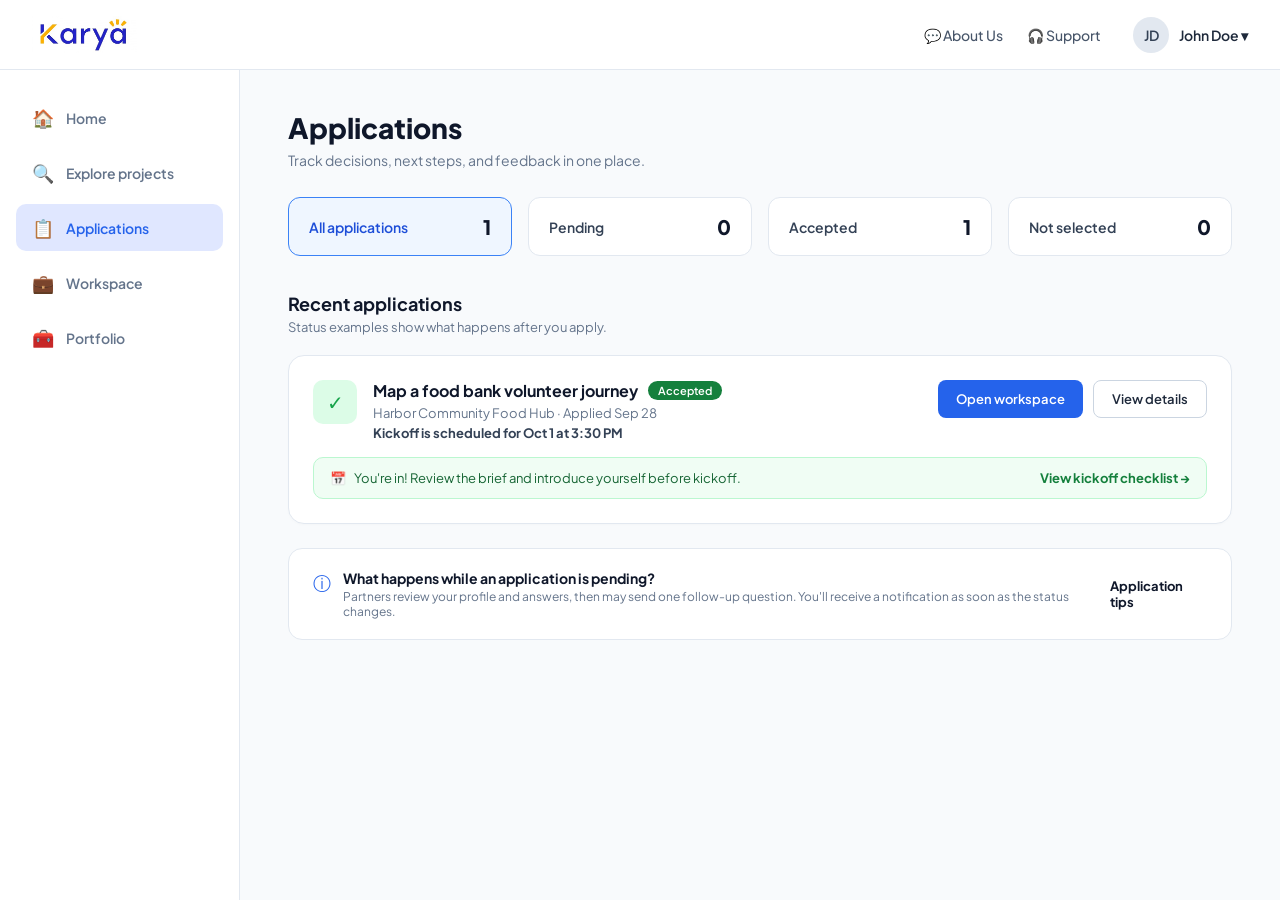
==== applications.html @ 2f3adab4 "add applications dashboard page" ====
<!DOCTYPE html>
<html lang="id">
<head>
    <meta charset="UTF-8">
    <meta name="viewport" content="width=device-width, initial-scale=1.0">
    <title>Applications - Karya</title>
    <!-- Google Font: Plus Jakarta Sans -->
    <link rel="preconnect" href="https://fonts.googleapis.com">
    <link rel="preconnect" href="https://fonts.gstatic.com" crossorigin>
    <link href="https://fonts.googleapis.com/css2?family=Plus+Jakarta+Sans:wght@400;500;600;700;800&display=swap" rel="stylesheet">

    <style>
        /* RESET & GENERAL STYLES */
        * {
            margin: 0;
            padding: 0;
            box-sizing: border-box;
            font-family: 'Plus Jakarta Sans', sans-serif;
        }

        body {
            background-color: #f8fafc;
            color: #0f172a;
            display: flex;
            flex-direction: column;
            min-height: 100vh;
        }

        /* HEADER / NAVBAR */
        .top-navbar {
            height: 70px;
            background-color: #ffffff;
            border-bottom: 1px solid #e2e8f0;
            display: flex;
            align-items: center;
            justify-content: space-between;
            padding: 0 32px;
            position: sticky;
            top: 0;
            z-index: 100;
        }

        .logo-container {
            display: flex;
            align-items: center;
        }

        .logo-img {
            height: 38px;
            width: auto;
            object-fit: contain;
        }

        .nav-right {
            display: flex;
            align-items: center;
            gap: 24px;
        }

        .nav-item {
            text-decoration: none;
            color: #475569;
            font-size: 14px;
            font-weight: 500;
            display: flex;
            align-items: center;
            gap: 6px;
        }

        .nav-item:hover {
            color: #1e293b;
        }

        .user-profile {
            display: flex;
            align-items: center;
            gap: 10px;
            cursor: pointer;
            padding-left: 8px;
        }

        .avatar {
            width: 36px;
            height: 36px;
            border-radius: 50%;
            background-color: #e2e8f0;
            display: flex;
            align-items: center;
            justify-content: center;
            font-weight: 600;
            color: #334155;
            font-size: 14px;
        }

        .user-name {
            font-size: 14px;
            font-weight: 600;
            color: #1e293b;
        }

        /* MAIN LAYOUT (SIDEBAR + CONTENT) */
        .layout-container {
            display: flex;
            flex: 1;
        }

        /* SIDEBAR */
        .sidebar {
            width: 240px;
            background-color: #ffffff;
            border-right: 1px solid #e2e8f0;
            padding: 24px 16px;
            display: flex;
            flex-direction: column;
            gap: 8px;
        }

        .sidebar-menu {
            display: flex;
            align-items: center;
            gap: 12px;
            padding: 12px 16px;
            text-decoration: none;
            color: #64748b;
            font-size: 14px;
            font-weight: 600;
            border-radius: 10px;
            transition: all 0.2s;
        }

        .sidebar-menu:hover {
            background-color: #f1f5f9;
            color: #1e293b;
        }

        .sidebar-menu.active {
            background-color: #e0e7ff;
            color: #2563eb;
        }

        .menu-icon {
            font-size: 18px;
        }

        /* MAIN CONTENT AREA */
        .main-content {
            flex: 1;
            padding: 40px 48px;
            max-width: 1100px;
        }

        .page-header h1 {
            font-size: 28px;
            font-weight: 800;
            color: #0f172a;
            margin-bottom: 6px;
        }

        .page-header p {
            font-size: 14px;
            color: #64748b;
            margin-bottom: 28px;
        }

        /* STATS SUMMARY CARDS */
        .stats-grid {
            display: grid;
            grid-template-columns: repeat(4, 1fr);
            gap: 16px;
            margin-bottom: 36px;
        }

        .stat-card {
            background: #ffffff;
            border: 1px solid #e2e8f0;
            border-radius: 12px;
            padding: 16px 20px;
            display: flex;
            justify-content: space-between;
            align-items: center;
            cursor: pointer;
            transition: border-color 0.2s;
        }

        .stat-card.active {
            background-color: #eff6ff;
            border-color: #3b82f6;
        }

        .stat-label {
            font-size: 14px;
            font-weight: 600;
            color: #334155;
        }

        .stat-card.active .stat-label {
            color: #1d4ed8;
        }

        .stat-value {
            font-size: 20px;
            font-weight: 800;
            color: #0f172a;
        }

        /* SECTION TITLE */
        .section-header h2 {
            font-size: 18px;
            font-weight: 700;
            color: #0f172a;
            margin-bottom: 4px;
        }

        .section-header p {
            font-size: 13px;
            color: #64748b;
            margin-bottom: 20px;
        }

        /* APPLICATION CARD */
        .app-card {
            background-color: #ffffff;
            border: 1px solid #e2e8f0;
            border-radius: 16px;
            padding: 24px;
            margin-bottom: 24px;
            box-shadow: 0 1px 3px rgba(0,0,0,0.02);
        }

        .app-card-top {
            display: flex;
            justify-content: space-between;
            align-items: flex-start;
            margin-bottom: 16px;
        }

        .app-info-group {
            display: flex;
            gap: 16px;
            align-items: flex-start;
        }

        .app-icon {
            width: 44px;
            height: 44px;
            background-color: #dcfce7;
            border-radius: 10px;
            display: flex;
            align-items: center;
            justify-content: center;
            color: #16a34a;
            font-size: 20px;
        }

        .app-details h3 {
            font-size: 16px;
            font-weight: 700;
            color: #0f172a;
            display: flex;
            align-items: center;
            gap: 10px;
        }

        .badge-accepted {
            background-color: #15803d;
            color: #ffffff;
            font-size: 11px;
            font-weight: 600;
            padding: 3px 10px;
            border-radius: 12px;
        }

        .app-subtext {
            font-size: 13px;
            color: #64748b;
            margin-top: 4px;
        }

        .app-subtext strong {
            color: #334155;
        }

        .app-actions {
            display: flex;
            gap: 10px;
        }

        .btn-primary-blue {
            background-color: #2563eb;
            color: #ffffff;
            border: none;
            padding: 10px 18px;
            border-radius: 8px;
            font-size: 13px;
            font-weight: 600;
            cursor: pointer;
        }

        .btn-secondary-light {
            background-color: #ffffff;
            color: #1e293b;
            border: 1px solid #cbd5e1;
            padding: 10px 18px;
            border-radius: 8px;
            font-size: 13px;
            font-weight: 600;
            cursor: pointer;
        }

        /* BANNER INSIDE CARD */
        .app-banner {
            background-color: #f0fdf4;
            border: 1px solid #bbf7d0;
            border-radius: 10px;
            padding: 12px 16px;
            display: flex;
            align-items: center;
            justify-content: space-between;
            font-size: 13px;
            color: #166534;
        }

        .banner-left {
            display: flex;
            align-items: center;
            gap: 8px;
        }

        .banner-link {
            color: #15803d;
            font-weight: 700;
            text-decoration: none;
        }

        /* INFO BOX AT BOTTOM */
        .info-box {
            background-color: #ffffff;
            border: 1px solid #e2e8f0;
            border-radius: 14px;
            padding: 20px 24px;
            display: flex;
            justify-content: space-between;
            align-items: center;
        }

        .info-box-left {
            display: flex;
            align-items: flex-start;
            gap: 12px;
        }

        .info-icon {
            color: #2563eb;
            font-size: 18px;
            margin-top: 2px;
        }

        .info-text h4 {
            font-size: 14px;
            font-weight: 700;
            color: #0f172a;
            margin-bottom: 2px;
        }

        .info-text p {
            font-size: 12px;
            color: #64748b;
        }

        .info-link {
            font-size: 13px;
            font-weight: 700;
            color: #0f172a;
            text-decoration: none;
        }
    </style>
</head>
<body>

    <!-- TOP NAVBAR -->
    <header class="top-navbar">
        <div class="logo-container">
            <!-- Gambar disesuaikan dengan folder IMAGES/KARYA.jpeg -->
            <img src="IMAGES/KARYA.jpeg" alt="Karya Logo" class="logo-img">
        </div>
        <div class="nav-right">
            <a href="#" class="nav-item">💬 About Us</a>
            <a href="#" class="nav-item">🎧 Support</a>
            <div class="user-profile">
                <div class="avatar">JD</div>
                <span class="user-name">John Doe ▾</span>
            </div>
        </div>
    </header>

    <!-- MAIN LAYOUT -->
    <div class="layout-container">
        
        <!-- SIDEBAR -->
        <aside class="sidebar">
            <a href="#" class="sidebar-menu">
                <span class="menu-icon">🏠</span> Home
            </a>
            <a href="#" class="sidebar-menu">
                <span class="menu-icon">🔍</span> Explore projects
            </a>
            <a href="#" class="sidebar-menu active">
                <span class="menu-icon">📋</span> Applications
            </a>
            <a href="#" class="sidebar-menu">
                <span class="menu-icon">💼</span> Workspace
            </a>
            <a href="#" class="sidebar-menu">
                <span class="menu-icon">🧰</span> Portfolio
            </a>
        </aside>

        <!-- MAIN CONTENT AREA -->
        <main class="main-content">
            
            <div class="page-header">
                <h1>Applications</h1>
                <p>Track decisions, next steps, and feedback in one place.</p>
            </div>

            <!-- STATS GRID -->
            <div class="stats-grid">
                <div class="stat-card active">
                    <span class="stat-label">All applications</span>
                    <span class="stat-value">1</span>
                </div>
                <div class="stat-card">
                    <span class="stat-label">Pending</span>
                    <span class="stat-value">0</span>
                </div>
                <div class="stat-card">
                    <span class="stat-label">Accepted</span>
                    <span class="stat-value">1</span>
                </div>
                <div class="stat-card">
                    <span class="stat-label">Not selected</span>
                    <span class="stat-value">0</span>
                </div>
            </div>

            <!-- RECENT APPLICATIONS SECTION -->
            <div class="section-header">
                <h2>Recent applications</h2>
                <p>Status examples show what happens after you apply.</p>
            </div>

            <!-- APPLICATION ITEM CARD -->
            <div class="app-card">
                <div class="app-card-top">
                    <div class="app-info-group">
                        <div class="app-icon">✓</div>
                        <div class="app-details">
                            <h3>Map a food bank volunteer journey <span class="badge-accepted">Accepted</span></h3>
                            <p class="app-subtext">Harbor Community Food Hub · Applied Sep 28</p>
                            <p class="app-subtext"><strong>Kickoff is scheduled for Oct 1 at 3:30 PM</strong></p>
                        </div>
                    </div>
                    <div class="app-actions">
                        <button class="btn-primary-blue">Open workspace</button>
                        <button class="btn-secondary-light">View details</button>
                    </div>
                </div>

                <!-- BANNER INSIDE CARD -->
                <div class="app-banner">
                    <div class="banner-left">
                        <span>📅</span> You're in! Review the brief and introduce yourself before kickoff.
                    </div>
                    <a href="#" class="banner-link">View kickoff checklist →</a>
                </div>
            </div>

            <!-- INFO BOX AT BOTTOM -->
            <div class="info-box">
                <div class="info-box-left">
                    <span class="info-icon">ⓘ</span>
                    <div class="info-text">
                        <h4>What happens while an application is pending?</h4>
                        <p>Partners review your profile and answers, then may send one follow-up question. You'll receive a notification as soon as the status changes.</p>
                    </div>
                </div>
                <a href="#" class="info-link">Application tips</a>
            </div>

        </main>
    </div>

</body>
</html>
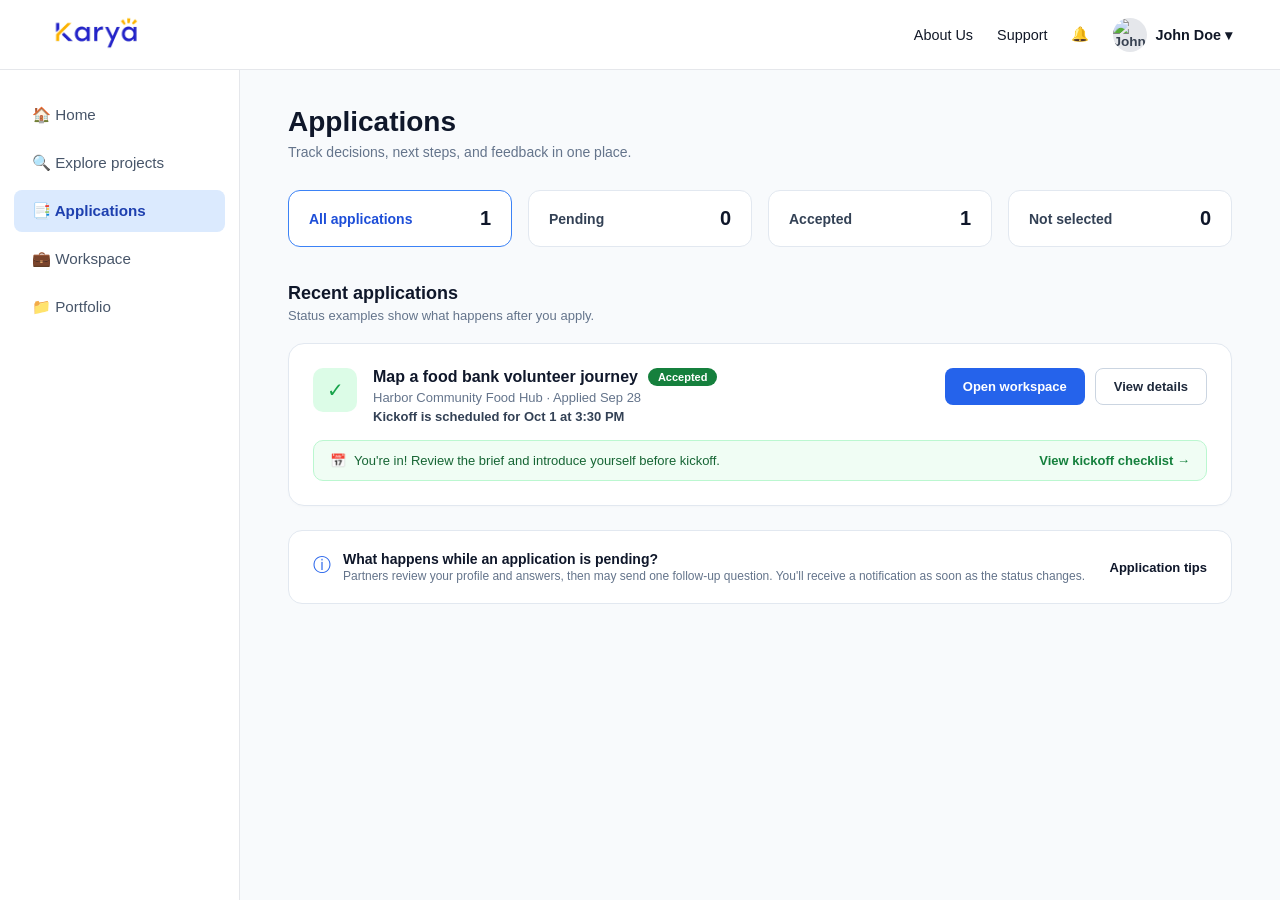
==== commit 033755e4: "update semua pages blm set sidebar supaya fixed" ====
--- a/applications.html
+++ b/applications.html
@@ -8,483 +8,113 @@
     <link rel="preconnect" href="https://fonts.googleapis.com">
     <link rel="preconnect" href="https://fonts.gstatic.com" crossorigin>
     <link href="https://fonts.googleapis.com/css2?family=Plus+Jakarta+Sans:wght@400;500;600;700;800&display=swap" rel="stylesheet">
-
-    <style>
-        /* RESET & GENERAL STYLES */
-        * {
-            margin: 0;
-            padding: 0;
-            box-sizing: border-box;
-            font-family: 'Plus Jakarta Sans', sans-serif;
-        }
-
-        body {
-            background-color: #f8fafc;
-            color: #0f172a;
-            display: flex;
-            flex-direction: column;
-            min-height: 100vh;
-        }
-
-        /* HEADER / NAVBAR */
-        .top-navbar {
-            height: 70px;
-            background-color: #ffffff;
-            border-bottom: 1px solid #e2e8f0;
-            display: flex;
-            align-items: center;
-            justify-content: space-between;
-            padding: 0 32px;
-            position: sticky;
-            top: 0;
-            z-index: 100;
-        }
-
-        .logo-container {
-            display: flex;
-            align-items: center;
-        }
-
-        .logo-img {
-            height: 38px;
-            width: auto;
-            object-fit: contain;
-        }
-
-        .nav-right {
-            display: flex;
-            align-items: center;
-            gap: 24px;
-        }
-
-        .nav-item {
-            text-decoration: none;
-            color: #475569;
-            font-size: 14px;
-            font-weight: 500;
-            display: flex;
-            align-items: center;
-            gap: 6px;
-        }
-
-        .nav-item:hover {
-            color: #1e293b;
-        }
-
-        .user-profile {
-            display: flex;
-            align-items: center;
-            gap: 10px;
-            cursor: pointer;
-            padding-left: 8px;
-        }
-
-        .avatar {
-            width: 36px;
-            height: 36px;
-            border-radius: 50%;
-            background-color: #e2e8f0;
-            display: flex;
-            align-items: center;
-            justify-content: center;
-            font-weight: 600;
-            color: #334155;
-            font-size: 14px;
-        }
-
-        .user-name {
-            font-size: 14px;
-            font-weight: 600;
-            color: #1e293b;
-        }
-
-        /* MAIN LAYOUT (SIDEBAR + CONTENT) */
-        .layout-container {
-            display: flex;
-            flex: 1;
-        }
-
-        /* SIDEBAR */
-        .sidebar {
-            width: 240px;
-            background-color: #ffffff;
-            border-right: 1px solid #e2e8f0;
-            padding: 24px 16px;
-            display: flex;
-            flex-direction: column;
-            gap: 8px;
-        }
-
-        .sidebar-menu {
-            display: flex;
-            align-items: center;
-            gap: 12px;
-            padding: 12px 16px;
-            text-decoration: none;
-            color: #64748b;
-            font-size: 14px;
-            font-weight: 600;
-            border-radius: 10px;
-            transition: all 0.2s;
-        }
-
-        .sidebar-menu:hover {
-            background-color: #f1f5f9;
-            color: #1e293b;
-        }
-
-        .sidebar-menu.active {
-            background-color: #e0e7ff;
-            color: #2563eb;
-        }
-
-        .menu-icon {
-            font-size: 18px;
-        }
-
-        /* MAIN CONTENT AREA */
-        .main-content {
-            flex: 1;
-            padding: 40px 48px;
-            max-width: 1100px;
-        }
-
-        .page-header h1 {
-            font-size: 28px;
-            font-weight: 800;
-            color: #0f172a;
-            margin-bottom: 6px;
-        }
-
-        .page-header p {
-            font-size: 14px;
-            color: #64748b;
-            margin-bottom: 28px;
-        }
-
-        /* STATS SUMMARY CARDS */
-        .stats-grid {
-            display: grid;
-            grid-template-columns: repeat(4, 1fr);
-            gap: 16px;
-            margin-bottom: 36px;
-        }
-
-        .stat-card {
-            background: #ffffff;
-            border: 1px solid #e2e8f0;
-            border-radius: 12px;
-            padding: 16px 20px;
-            display: flex;
-            justify-content: space-between;
-            align-items: center;
-            cursor: pointer;
-            transition: border-color 0.2s;
-        }
-
-        .stat-card.active {
-            background-color: #eff6ff;
-            border-color: #3b82f6;
-        }
-
-        .stat-label {
-            font-size: 14px;
-            font-weight: 600;
-            color: #334155;
-        }
-
-        .stat-card.active .stat-label {
-            color: #1d4ed8;
-        }
-
-        .stat-value {
-            font-size: 20px;
-            font-weight: 800;
-            color: #0f172a;
-        }
-
-        /* SECTION TITLE */
-        .section-header h2 {
-            font-size: 18px;
-            font-weight: 700;
-            color: #0f172a;
-            margin-bottom: 4px;
-        }
-
-        .section-header p {
-            font-size: 13px;
-            color: #64748b;
-            margin-bottom: 20px;
-        }
-
-        /* APPLICATION CARD */
-        .app-card {
-            background-color: #ffffff;
-            border: 1px solid #e2e8f0;
-            border-radius: 16px;
-            padding: 24px;
-            margin-bottom: 24px;
-            box-shadow: 0 1px 3px rgba(0,0,0,0.02);
-        }
-
-        .app-card-top {
-            display: flex;
-            justify-content: space-between;
-            align-items: flex-start;
-            margin-bottom: 16px;
-        }
-
-        .app-info-group {
-            display: flex;
-            gap: 16px;
-            align-items: flex-start;
-        }
-
-        .app-icon {
-            width: 44px;
-            height: 44px;
-            background-color: #dcfce7;
-            border-radius: 10px;
-            display: flex;
-            align-items: center;
-            justify-content: center;
-            color: #16a34a;
-            font-size: 20px;
-        }
-
-        .app-details h3 {
-            font-size: 16px;
-            font-weight: 700;
-            color: #0f172a;
-            display: flex;
-            align-items: center;
-            gap: 10px;
-        }
-
-        .badge-accepted {
-            background-color: #15803d;
-            color: #ffffff;
-            font-size: 11px;
-            font-weight: 600;
-            padding: 3px 10px;
-            border-radius: 12px;
-        }
-
-        .app-subtext {
-            font-size: 13px;
-            color: #64748b;
-            margin-top: 4px;
-        }
-
-        .app-subtext strong {
-            color: #334155;
-        }
-
-        .app-actions {
-            display: flex;
-            gap: 10px;
-        }
-
-        .btn-primary-blue {
-            background-color: #2563eb;
-            color: #ffffff;
-            border: none;
-            padding: 10px 18px;
-            border-radius: 8px;
-            font-size: 13px;
-            font-weight: 600;
-            cursor: pointer;
-        }
-
-        .btn-secondary-light {
-            background-color: #ffffff;
-            color: #1e293b;
-            border: 1px solid #cbd5e1;
-            padding: 10px 18px;
-            border-radius: 8px;
-            font-size: 13px;
-            font-weight: 600;
-            cursor: pointer;
-        }
-
-        /* BANNER INSIDE CARD */
-        .app-banner {
-            background-color: #f0fdf4;
-            border: 1px solid #bbf7d0;
-            border-radius: 10px;
-            padding: 12px 16px;
-            display: flex;
-            align-items: center;
-            justify-content: space-between;
-            font-size: 13px;
-            color: #166534;
-        }
-
-        .banner-left {
-            display: flex;
-            align-items: center;
-            gap: 8px;
-        }
-
-        .banner-link {
-            color: #15803d;
-            font-weight: 700;
-            text-decoration: none;
-        }
-
-        /* INFO BOX AT BOTTOM */
-        .info-box {
-            background-color: #ffffff;
-            border: 1px solid #e2e8f0;
-            border-radius: 14px;
-            padding: 20px 24px;
-            display: flex;
-            justify-content: space-between;
-            align-items: center;
-        }
-
-        .info-box-left {
-            display: flex;
-            align-items: flex-start;
-            gap: 12px;
-        }
-
-        .info-icon {
-            color: #2563eb;
-            font-size: 18px;
-            margin-top: 2px;
-        }
-
-        .info-text h4 {
-            font-size: 14px;
-            font-weight: 700;
-            color: #0f172a;
-            margin-bottom: 2px;
-        }
-
-        .info-text p {
-            font-size: 12px;
-            color: #64748b;
-        }
-
-        .info-link {
-            font-size: 13px;
-            font-weight: 700;
-            color: #0f172a;
-            text-decoration: none;
-        }
-    </style>
+    
+    <!-- MENGGUNAKAN STYLE.CSS YANG SAMA PERSIS DENGAN INDEX.HTML -->
+    <link rel="stylesheet" href="style.css">
 </head>
 <body>
 
-    <!-- TOP NAVBAR -->
-    <header class="top-navbar">
-        <div class="logo-container">
-            <!-- Gambar disesuaikan dengan folder IMAGES/KARYA.jpeg -->
-            <img src="IMAGES/KARYA.jpeg" alt="Karya Logo" class="logo-img">
-        </div>
-        <div class="nav-right">
-            <a href="#" class="nav-item">💬 About Us</a>
-            <a href="#" class="nav-item">🎧 Support</a>
-            <div class="user-profile">
-                <div class="avatar">JD</div>
-                <span class="user-name">John Doe ▾</span>
-            </div>
-        </div>
-    </header>
+    <!-- Top Navbar -->
+  <header class="top-nav">
+    <a href="index.html">
+      <img src="logo.png" alt="Karya Logo" class="brand-logo" />
+    </a>
+    <div class="nav-right">
+      <a href="#" class="nav-link">About Us</a>
+      <a href="#" class="nav-link">Support</a>
+      <span class="bell-icon">🔔</span>
+      <div class="user-profile">
+        <img src="https://i.pravatar.cc/100?img=33" alt="John Doe" />
+        <span>John Doe ▾</span>
+      </div>
+    </div>
+  </header>
 
     <!-- MAIN LAYOUT -->
-    <div class="layout-container">
+    <div class="dashboard-layout">
         
         <!-- SIDEBAR -->
         <aside class="sidebar">
-            <a href="#" class="sidebar-menu">
-                <span class="menu-icon">🏠</span> Home
-            </a>
-            <a href="#" class="sidebar-menu">
-                <span class="menu-icon">🔍</span> Explore projects
-            </a>
-            <a href="#" class="sidebar-menu active">
-                <span class="menu-icon">📋</span> Applications
-            </a>
-            <a href="#" class="sidebar-menu">
-                <span class="menu-icon">💼</span> Workspace
-            </a>
-            <a href="#" class="sidebar-menu">
-                <span class="menu-icon">🧰</span> Portfolio
-            </a>
+            <a href="index.html" class="side-item">🏠 Home</a>
+            <a href="exploreprojects.html" class="side-item">🔍 Explore projects</a>
+            <a href="applications.html" class="side-item active">📑 Applications</a>
+            <a href="#" class="side-item">💼 Workspace</a>
+            <a href="#" class="side-item">📁 Portfolio</a>
         </aside>
 
         <!-- MAIN CONTENT AREA -->
-        <main class="main-content">
+        <main class="dash-content">
             
-            <div class="page-header">
-                <h1>Applications</h1>
-                <p>Track decisions, next steps, and feedback in one place.</p>
+            <div class="page-header" style="margin-bottom: 30px;">
+                <h1 style="font-size: 28px; font-weight: 800; color: #0f172a; margin-bottom: 6px;">Applications</h1>
+                <p style="font-size: 14px; color: #64748b;">Track decisions, next steps, and feedback in one place.</p>
             </div>
 
             <!-- STATS GRID -->
-            <div class="stats-grid">
-                <div class="stat-card active">
-                    <span class="stat-label">All applications</span>
-                    <span class="stat-value">1</span>
+            <div class="stats-grid" style="grid-template-columns: repeat(4, 1fr); gap: 16px; margin-bottom: 36px;">
+                <div class="stat-card active" style="background: #fff; border: 1px solid #3b82f6; border-radius: 12px; padding: 16px 20px; display: flex; justify-content: space-between; align-items: center;">
+                    <span class="stat-label" style="font-size: 14px; font-weight: 600; color: #1d4ed8;">All applications</span>
+                    <span class="stat-value" style="font-size: 20px; font-weight: 800; color: #0f172a;">1</span>
                 </div>
-                <div class="stat-card">
-                    <span class="stat-label">Pending</span>
-                    <span class="stat-value">0</span>
+                <div class="stat-card" style="background: #fff; border: 1px solid #e2e8f0; border-radius: 12px; padding: 16px 20px; display: flex; justify-content: space-between; align-items: center;">
+                    <span class="stat-label" style="font-size: 14px; font-weight: 600; color: #334155;">Pending</span>
+                    <span class="stat-value" style="font-size: 20px; font-weight: 800; color: #0f172a;">0</span>
                 </div>
-                <div class="stat-card">
-                    <span class="stat-label">Accepted</span>
-                    <span class="stat-value">1</span>
+                <div class="stat-card" style="background: #fff; border: 1px solid #e2e8f0; border-radius: 12px; padding: 16px 20px; display: flex; justify-content: space-between; align-items: center;">
+                    <span class="stat-label" style="font-size: 14px; font-weight: 600; color: #334155;">Accepted</span>
+                    <span class="stat-value" style="font-size: 20px; font-weight: 800; color: #0f172a;">1</span>
                 </div>
-                <div class="stat-card">
-                    <span class="stat-label">Not selected</span>
-                    <span class="stat-value">0</span>
+                <div class="stat-card" style="background: #fff; border: 1px solid #e2e8f0; border-radius: 12px; padding: 16px 20px; display: flex; justify-content: space-between; align-items: center;">
+                    <span class="stat-label" style="font-size: 14px; font-weight: 600; color: #334155;">Not selected</span>
+                    <span class="stat-value" style="font-size: 20px; font-weight: 800; color: #0f172a;">0</span>
                 </div>
             </div>
 
             <!-- RECENT APPLICATIONS SECTION -->
-            <div class="section-header">
-                <h2>Recent applications</h2>
-                <p>Status examples show what happens after you apply.</p>
+            <div class="section-header" style="margin-bottom: 20px;">
+                <h2 style="font-size: 18px; font-weight: 700; color: #0f172a; margin-bottom: 4px;">Recent applications</h2>
+                <p style="font-size: 13px; color: #64748b;">Status examples show what happens after you apply.</p>
             </div>
 
             <!-- APPLICATION ITEM CARD -->
-            <div class="app-card">
-                <div class="app-card-top">
-                    <div class="app-info-group">
-                        <div class="app-icon">✓</div>
+            <div class="app-card" style="background-color: #ffffff; border: 1px solid #e2e8f0; border-radius: 16px; padding: 24px; margin-bottom: 24px; box-shadow: 0 1px 3px rgba(0,0,0,0.02);">
+                <div class="app-card-top" style="display: flex; justify-content: space-between; align-items: flex-start; margin-bottom: 16px;">
+                    <div class="app-info-group" style="display: flex; gap: 16px; align-items: flex-start;">
+                        <div class="app-icon" style="width: 44px; height: 44px; background-color: #dcfce7; border-radius: 10px; display: flex; align-items: center; justify-content: center; color: #16a34a; font-size: 20px;">✓</div>
                         <div class="app-details">
-                            <h3>Map a food bank volunteer journey <span class="badge-accepted">Accepted</span></h3>
-                            <p class="app-subtext">Harbor Community Food Hub · Applied Sep 28</p>
-                            <p class="app-subtext"><strong>Kickoff is scheduled for Oct 1 at 3:30 PM</strong></p>
+                            <h3 style="font-size: 16px; font-weight: 700; color: #0f172a; display: flex; align-items: center; gap: 10px;">
+                                Map a food bank volunteer journey 
+                                <span class="badge-accepted" style="background-color: #15803d; color: #ffffff; font-size: 11px; font-weight: 600; padding: 3px 10px; border-radius: 12px;">Accepted</span>
+                            </h3>
+                            <p class="app-subtext" style="font-size: 13px; color: #64748b; margin-top: 4px;">Harbor Community Food Hub · Applied Sep 28</p>
+                            <p class="app-subtext" style="font-size: 13px; color: #64748b; margin-top: 4px;"><strong style="color: #334155;">Kickoff is scheduled for Oct 1 at 3:30 PM</strong></p>
                         </div>
                     </div>
-                    <div class="app-actions">
-                        <button class="btn-primary-blue">Open workspace</button>
-                        <button class="btn-secondary-light">View details</button>
+                    <div class="app-actions" style="display: flex; gap: 10px;">
+                        <button class="btn-primary-blue" style="background-color: #2563eb; color: #ffffff; border: none; padding: 10px 18px; border-radius: 8px; font-size: 13px; font-weight: 600; cursor: pointer;">Open workspace</button>
+                        <button class="btn-secondary-light" style="background-color: #ffffff; color: #1e293b; border: 1px solid #cbd5e1; padding: 10px 18px; border-radius: 8px; font-size: 13px; font-weight: 600; cursor: pointer;">View details</button>
                     </div>
                 </div>
 
                 <!-- BANNER INSIDE CARD -->
-                <div class="app-banner">
-                    <div class="banner-left">
+                <div class="app-banner" style="background-color: #f0fdf4; border: 1px solid #bbf7d0; border-radius: 10px; padding: 12px 16px; display: flex; align-items: center; justify-content: space-between; font-size: 13px; color: #166534;">
+                    <div class="banner-left" style="display: flex; align-items: center; gap: 8px;">
                         <span>📅</span> You're in! Review the brief and introduce yourself before kickoff.
                     </div>
-                    <a href="#" class="banner-link">View kickoff checklist →</a>
+                    <a href="#" class="banner-link" style="color: #15803d; font-weight: 700; text-decoration: none;">View kickoff checklist →</a>
                 </div>
             </div>
 
             <!-- INFO BOX AT BOTTOM -->
-            <div class="info-box">
-                <div class="info-box-left">
-                    <span class="info-icon">ⓘ</span>
+            <div class="info-box" style="background-color: #ffffff; border: 1px solid #e2e8f0; border-radius: 14px; padding: 20px 24px; display: flex; justify-content: space-between; align-items: center;">
+                <div class="info-box-left" style="display: flex; align-items: flex-start; gap: 12px;">
+                    <span class="info-icon" style="color: #2563eb; font-size: 18px; margin-top: 2px;">ⓘ</span>
                     <div class="info-text">
-                        <h4>What happens while an application is pending?</h4>
-                        <p>Partners review your profile and answers, then may send one follow-up question. You'll receive a notification as soon as the status changes.</p>
+                        <h4 style="font-size: 14px; font-weight: 700; color: #0f172a; margin-bottom: 2px;">What happens while an application is pending?</h4>
+                        <p style="font-size: 12px; color: #64748b;">Partners review your profile and answers, then may send one follow-up question. You'll receive a notification as soon as the status changes.</p>
                     </div>
                 </div>
-                <a href="#" class="info-link">Application tips</a>
+                <a href="#" class="info-link" style="font-size: 13px; font-weight: 700; color: #0f172a; text-decoration: none;">Application tips</a>
             </div>
 
         </main>
--- a/style.css
+++ b/style.css
@@ -0,0 +1,328 @@
+* { box-sizing: border-box; margin: 0; padding: 0; font-family: -apple-system, BlinkMacSystemFont, "Segoe UI", Roboto, sans-serif; }
+
+body { 
+  background: #ffffff; 
+  color: #111827; 
+  min-height: 100vh;
+  display: flex;
+  flex-direction: column;
+  position: relative;
+  overflow-x: hidden;
+}
+
+a { text-decoration: none; color: inherit; }
+.hidden { display: none !important; }
+.mt-5 { margin-top: 5px; } .mt-10 { margin-top: 10px; } .mt-15 { margin-top: 15px; } .mt-20 { margin-top: 20px; }
+.sub { color: #6b7280; font-size: 0.85rem; }
+.block { display: block; }
+.flex-between { display: flex; justify-content: space-between; align-items: center; }
+.flex-end { display: flex; justify-content: flex-end; }
+
+/* ==========================================
+   GLOBAL PARENT LAYOUT & NAVBAR (KONSISTEN)
+   ========================================== */
+.top-nav { 
+  display: flex; 
+  justify-content: space-between; 
+  align-items: center; 
+  padding: 18px 48px; 
+  background: #fff; 
+  border-bottom: 1px solid #e5e7eb; 
+  position: sticky;
+  top: 0;
+  z-index: 100;
+  height: 70px;
+}
+
+.logo-container {
+  display: flex;
+  align-items: center;
+}
+
+.brand-logo { 
+  height: 36px; 
+  width: auto;
+  object-fit: contain; 
+}
+
+.nav-right { 
+  display: flex; 
+  align-items: center; 
+  gap: 24px; 
+  font-size: 0.9rem; 
+}
+
+.nav-item {
+  color: #4b5563;
+  font-weight: 500;
+  transition: color 0.2s;
+}
+
+.nav-item:hover {
+  color: #111827;
+}
+
+.user-profile { 
+  display: flex; 
+  align-items: center; 
+  gap: 8px; 
+  font-weight: 600; 
+  cursor: pointer;
+  color: #111827;
+}
+
+.user-profile img, .avatar { 
+  width: 34px; 
+  height: 34px; 
+  border-radius: 50%; 
+  object-fit: cover;
+  background-color: #e5e7eb;
+  display: flex;
+  align-items: center;
+  justify-content: center;
+  font-size: 0.85rem;
+  color: #374151;
+}
+
+/* ==========================================
+   DASHBOARD & SIDEBAR LAYOUT (KONSISTEN)
+   ========================================== */
+.dashboard-layout { 
+  display: flex; 
+  min-height: calc(100vh - 70px); 
+  flex: 1;
+}
+
+.sidebar {
+    width: 240px; 
+    background: #fff; 
+    border-right: 1px solid #e5e7eb; 
+    padding: 24px 14px; 
+    display: flex; 
+    flex-direction: column; 
+    gap: 6px; 
+    flex-shrink: 0;
+    position: sticky;
+  top: 70px; /* Sesuaikan dengan tinggi top navbar kamu */
+  height: calc(100vh - 70px);
+  align-self: flex-start; /* Supaya tidak ikut meregang mengikuti tinggi konten */
+  overflow-y: auto; /* Supaya kalau menu-nya kepanjangan, bisa di-scroll sendiri */
+}
+
+.side-item { 
+  padding: 12px 18px; 
+  border-radius: 8px; 
+  font-size: 0.95rem; 
+  color: #475569; 
+  display: flex;
+  align-items: center;
+  gap: 10px;
+  transition: all 0.2s;
+}
+
+.side-item.active, .side-item:hover { 
+  background: #dbeafe; 
+  color: #1e40af; 
+  font-weight: 600; 
+}
+
+.dash-content { 
+  flex: 1; 
+  padding: 36px 48px; 
+  background-color: #f8fafc;
+}
+
+.dash-header { 
+  display: flex; 
+  justify-content: space-between; 
+  align-items: center; 
+  margin-bottom: 30px; 
+}
+
+.dash-actions { 
+  display: flex; 
+  gap: 12px; 
+}
+
+/* ==========================================
+   AUTH & ONBOARDING LAYOUT (LOGIN / SIGNIN)
+   ========================================== */
+.auth-header { 
+  position: absolute;
+  top: 32px;
+  left: 48px;
+  z-index: 10;
+}
+
+.auth-container { 
+  max-width: 1380px; 
+  margin: 0 auto; 
+  width: 100%; 
+  padding: 60px 48px 30px; 
+  flex: 1; 
+  display: flex;
+  align-items: center;
+  justify-content: center;
+  min-height: 100vh;
+}
+
+.auth-split { 
+  display: grid; 
+  grid-template-columns: 1fr 580px; 
+  gap: 60px; 
+  align-items: center; 
+  width: 100%;
+  background: transparent; 
+  box-shadow: none; 
+}
+
+.auth-form-side {
+  max-width: 460px;
+  margin-top: -10px;
+}
+
+.auth-form-side h2 {
+  font-size: 2.2rem;
+  font-weight: 800;
+  color: #111827;
+  margin-bottom: 24px;
+}
+
+.auth-image-side {
+  width: 100%;
+  height: 740px;
+  position: relative;
+}
+
+.union-mask-wrapper {
+  width: 100%;
+  height: 100%;
+  position: relative;
+}
+
+.union-img {
+  width: 100%;
+  height: 100%;
+  object-fit: cover;
+  clip-path: url(#figma-union-clip);
+  -webkit-clip-path: url(#figma-union-clip);
+}
+
+/* ==========================================
+   BUTTONS & ANIMATION HOVER EFFECTS
+   ========================================== */
+.btn-outline-gold { 
+  border: 1px solid #3b82f6; 
+  background: #fff; 
+  color: #1e40af; 
+  padding: 10px 18px; 
+  border-radius: 8px; 
+  font-weight: 600; 
+  cursor: pointer; 
+  transition: all 0.25s ease-in-out; 
+}
+
+.btn-outline-gold:hover {
+  background: #3b82f6;
+  color: #ffffff;
+  border-color: #2563eb;
+  transform: translateY(-2px);
+  box-shadow: 0 4px 12px rgba(59, 130, 246, 0.25);
+}
+
+.btn-outline-blue { 
+  border: 1px solid #0b0c4c; 
+  background: #fff; 
+  color: #0b0c4c; 
+  padding: 10px 18px; 
+  border-radius: 8px; 
+  font-weight: 600; 
+  cursor: pointer; 
+  transition: all 0.25s ease-in-out; 
+}
+
+.btn-outline-blue:hover {
+  background: #0b0c4c;
+  color: #ffffff;
+  transform: translateY(-2px);
+  box-shadow: 0 4px 12px rgba(11, 12, 76, 0.25);
+}
+
+.btn-google { width: 100%; display: flex; align-items: center; justify-content: center; gap: 12px; background: #fff; border: 1px solid #d1d5db; padding: 12px; border-radius: 10px; font-weight: 600; cursor: pointer; color: #374151; transition: background 0.2s; }
+.btn-google:hover { background: #f9fafb; }
+
+.btn-primary { background: #0b0c4c; color: #fff; border: none; padding: 14px 24px; border-radius: 10px; font-weight: 700; cursor: pointer; transition: background 0.2s; }
+.btn-primary:hover { background: #1a1c75; }
+.btn-primary.full { width: 100%; }
+
+.btn-open-workspace {
+  background: #ffffff;
+  color: #0b0c4c;
+  border: 1px solid #0b0c4c;
+  padding: 8px 18px;
+  border-radius: 8px;
+  font-weight: 600;
+  font-size: 0.85rem;
+  cursor: pointer;
+  transition: all 0.2s;
+}
+.btn-open-workspace:hover {
+  background: #0b0c4c;
+  color: #ffffff;
+}
+
+/* ==========================================
+   COMPONENTS & CARDS
+   ========================================== */
+.divider { display: flex; align-items: center; text-align: center; margin: 24px 0; color: #9ca3af; font-size: 0.85rem; }
+.divider::before, .divider::after { content: ''; flex: 1; border-bottom: 1px solid #e5e7eb; }
+.divider span { padding: 0 12px; }
+
+.form-group label { display: block; font-size: 0.85rem; font-weight: 700; margin-bottom: 6px; color: #111827; }
+.form-group input, .input-styled { width: 100%; padding: 12px 16px; border: 1px solid #d1d5db; border-radius: 10px; outline: none; font-size: 0.95rem; background: #fff; }
+.form-group input:focus, .input-styled:focus { border-color: #1d4ed8; box-shadow: 0 0 0 2px rgba(29, 78, 216, 0.1); }
+
+.stats-grid { display: grid; grid-template-columns: repeat(4, 1fr); gap: 20px; margin-bottom: 30px; }
+.stat-card { background: #fff; border: 1px solid #e5e7eb; border-radius: 12px; padding: 20px; }
+.stat-head { display: flex; justify-content: space-between; font-size: 0.85rem; color: #64748b; }
+.stat-num { font-size: 2rem; font-weight: bold; margin: 12px 0 6px; }
+
+.content-split { display: grid; grid-template-columns: 2fr 1fr; gap: 24px; }
+.badge-blue { background: #dbeafe; color: #1d4ed8; font-size: 0.75rem; font-weight: bold; padding: 4px 10px; border-radius: 4px; }
+.percent-text { font-weight: bold; color: #2563eb; font-size: 1.3rem; }
+.progress-bar-bg { width: 100%; height: 8px; background: #e2e8f0; border-radius: 4px; overflow: hidden; }
+.progress-bar-fill { height: 100%; background: #f59e0b; }
+
+.task-banner { background: #fefce8; border: 1px solid #fef08a; border-radius: 10px; padding: 16px; display: flex; justify-content: space-between; align-items: center; }
+.task-info { display: flex; gap: 12px; align-items: center; }
+.icon-box { background: #fef08a; padding: 10px; border-radius: 8px; }
+
+.schedule-card { padding: 0; overflow: hidden; }
+.schedule-header { background: #0b0c4c; padding: 18px; text-align: center; }
+.schedule-header h3 { 
+    color: #ffffff;
+    font-size: 1.3rem;
+    font-weight: 700;
+    margin: 0;
+}
+.schedule-list { padding: 20px; display: flex; flex-direction: column; gap: 16px; }
+
+.sched-item { 
+  display: flex; 
+  gap: 16px; 
+  align-items: center; 
+  font-size: 0.85rem; 
+}
+
+.day-tag { 
+  width: 54px; 
+  text-align: center;
+  font-size: 0.7rem; 
+  font-weight: bold; 
+  padding: 5px 0; 
+  border-radius: 4px; 
+  flex-shrink: 0;
+}
+.day-tag.gold { background: #fef08a; color: #854d0e; }
+.day-tag.green { background: #dcfce7; color: #166534; }
+.day-tag.gray { background: #e2e8f0; color: #475569; }
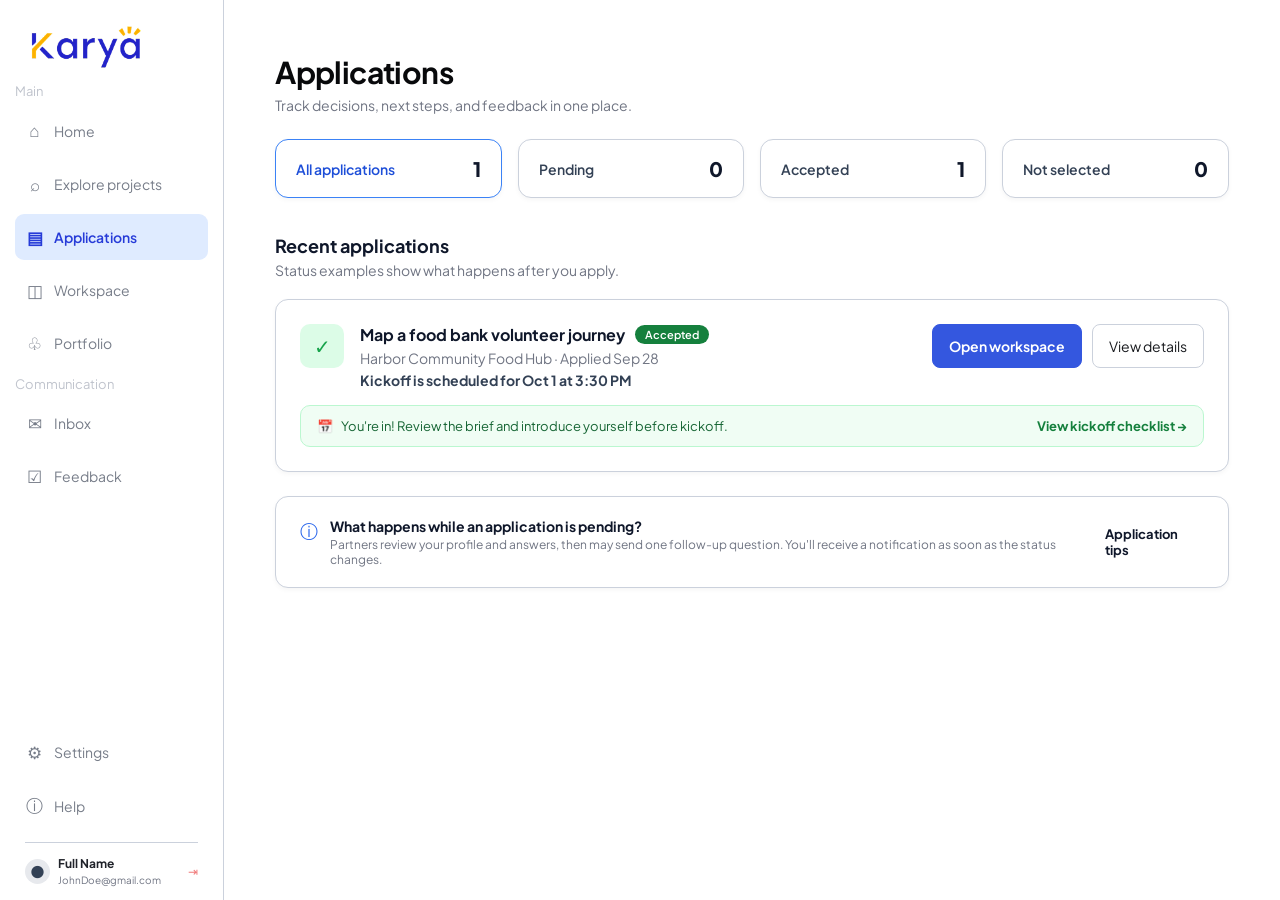
==== commit 96b963e1: "latest update (merge) signin, signup -> app" ====
--- a/applications.html
+++ b/applications.html
@@ -9,116 +9,163 @@
     <link rel="preconnect" href="https://fonts.gstatic.com" crossorigin>
     <link href="https://fonts.googleapis.com/css2?family=Plus+Jakarta+Sans:wght@400;500;600;700;800&display=swap" rel="stylesheet">
     
-    <!-- MENGGUNAKAN STYLE.CSS YANG SAMA PERSIS DENGAN INDEX.HTML -->
     <link rel="stylesheet" href="style.css">
 </head>
 <body>
 
-    <!-- Top Navbar -->
-  <header class="top-nav">
-    <a href="index.html">
-      <img src="logo.png" alt="Karya Logo" class="brand-logo" />
-    </a>
-    <div class="nav-right">
-      <a href="#" class="nav-link">About Us</a>
-      <a href="#" class="nav-link">Support</a>
-      <span class="bell-icon">🔔</span>
-      <div class="user-profile">
-        <img src="https://i.pravatar.cc/100?img=33" alt="John Doe" />
-        <span>John Doe ▾</span>
-      </div>
-    </div>
-  </header>
+<div class="app">
 
-    <!-- MAIN LAYOUT -->
-    <div class="dashboard-layout">
-        
-        <!-- SIDEBAR -->
-        <aside class="sidebar">
-            <a href="index.html" class="side-item">🏠 Home</a>
-            <a href="exploreprojects.html" class="side-item">🔍 Explore projects</a>
-            <a href="applications.html" class="side-item active">📑 Applications</a>
-            <a href="#" class="side-item">💼 Workspace</a>
-            <a href="#" class="side-item">📁 Portfolio</a>
-        </aside>
+    <!-- SIDEBAR (STANDAR SERAGAM) -->
+    <aside class="sidebar">
+        <div class="logo">
+            <a href="index.html">
+                <img src="logo.png" alt="Karya Logo">
+            </a>
+        </div>
 
-        <!-- MAIN CONTENT AREA -->
-        <main class="dash-content">
+        <p class="group-label">Main</p>
+
+        <nav class="nav">
+            <a href="index.html" class="side-item">
+                <span class="ico">⌂</span>Home
+            </a>
+            <a href="exploreprojects.html" class="side-item">
+                <span class="ico">⌕</span>Explore projects
+            </a>
+            <a href="applications.html" class="side-item active">
+                <span class="ico">▤</span>Applications
+            </a>
+            <a href="#" class="side-item">
+                <span class="ico">◫</span>Workspace
+            </a>
+            <a href="#" class="side-item">
+                <span class="ico">♧</span>Portfolio
+            </a>
+        </nav>
+
+        <p class="group-label" style="margin-top:10px">Communication</p>
+
+        <nav class="nav">
+            <button type="button" onclick="notify('Inbox is a demo item.')">
+                <span class="ico">✉</span>Inbox
+            </button>
+            <button type="button" onclick="notify('Feedback is a demo item.')">
+                <span class="ico">☑</span>Feedback
+            </button>
+        </nav>
+
+        <div class="side-bottom">
+            <nav class="nav">
+                <button type="button" onclick="notify('Settings are not connected in this demo.')">
+                    <span class="ico">⚙</span>Settings
+                </button>
+                <button type="button" onclick="notify('Help center is a demo item.')">
+                    <span class="ico">ⓘ</span>Help
+                </button>
+            </nav>
+
+            <div class="user">
+                <div class="avatar">●</div>
+                <div>
+                    <b>Full Name</b>
+                    <small>JohnDoe@gmail.com</small>
+                </div>
+                <span class="logout">⇥</span>
+            </div>
+        </div>
+    </aside>
+
+    <!-- MAIN CONTENT AREA -->
+    <main>
+        <section class="page active">
             
-            <div class="page-header" style="margin-bottom: 30px;">
-                <h1 style="font-size: 28px; font-weight: 800; color: #0f172a; margin-bottom: 6px;">Applications</h1>
-                <p style="font-size: 14px; color: #64748b;">Track decisions, next steps, and feedback in one place.</p>
+            <div class="page-head">
+                <div>
+                    <h1>Applications</h1>
+                    <p class="sub">Track decisions, next steps, and feedback in one place.</p>
+                </div>
             </div>
 
             <!-- STATS GRID -->
-            <div class="stats-grid" style="grid-template-columns: repeat(4, 1fr); gap: 16px; margin-bottom: 36px;">
-                <div class="stat-card active" style="background: #fff; border: 1px solid #3b82f6; border-radius: 12px; padding: 16px 20px; display: flex; justify-content: space-between; align-items: center;">
-                    <span class="stat-label" style="font-size: 14px; font-weight: 600; color: #1d4ed8;">All applications</span>
-                    <span class="stat-value" style="font-size: 20px; font-weight: 800; color: #0f172a;">1</span>
+            <div style="display: grid; grid-template-columns: repeat(4, 1fr); gap: 16px; margin-bottom: 36px;">
+                <div class="panel" style="border-color: #3b82f6; padding: 16px 20px; display: flex; justify-content: space-between; align-items: center;">
+                    <span style="font-size: 14px; font-weight: 600; color: #1d4ed8;">All applications</span>
+                    <span style="font-size: 20px; font-weight: 800; color: #0f172a;">1</span>
                 </div>
-                <div class="stat-card" style="background: #fff; border: 1px solid #e2e8f0; border-radius: 12px; padding: 16px 20px; display: flex; justify-content: space-between; align-items: center;">
-                    <span class="stat-label" style="font-size: 14px; font-weight: 600; color: #334155;">Pending</span>
-                    <span class="stat-value" style="font-size: 20px; font-weight: 800; color: #0f172a;">0</span>
+                <div class="panel" style="padding: 16px 20px; display: flex; justify-content: space-between; align-items: center;">
+                    <span style="font-size: 14px; font-weight: 600; color: #334155;">Pending</span>
+                    <span style="font-size: 20px; font-weight: 800; color: #0f172a;">0</span>
                 </div>
-                <div class="stat-card" style="background: #fff; border: 1px solid #e2e8f0; border-radius: 12px; padding: 16px 20px; display: flex; justify-content: space-between; align-items: center;">
-                    <span class="stat-label" style="font-size: 14px; font-weight: 600; color: #334155;">Accepted</span>
-                    <span class="stat-value" style="font-size: 20px; font-weight: 800; color: #0f172a;">1</span>
+                <div class="panel" style="padding: 16px 20px; display: flex; justify-content: space-between; align-items: center;">
+                    <span style="font-size: 14px; font-weight: 600; color: #334155;">Accepted</span>
+                    <span style="font-size: 20px; font-weight: 800; color: #0f172a;">1</span>
                 </div>
-                <div class="stat-card" style="background: #fff; border: 1px solid #e2e8f0; border-radius: 12px; padding: 16px 20px; display: flex; justify-content: space-between; align-items: center;">
-                    <span class="stat-label" style="font-size: 14px; font-weight: 600; color: #334155;">Not selected</span>
-                    <span class="stat-value" style="font-size: 20px; font-weight: 800; color: #0f172a;">0</span>
+                <div class="panel" style="padding: 16px 20px; display: flex; justify-content: space-between; align-items: center;">
+                    <span style="font-size: 14px; font-weight: 600; color: #334155;">Not selected</span>
+                    <span style="font-size: 20px; font-weight: 800; color: #0f172a;">0</span>
                 </div>
             </div>
 
             <!-- RECENT APPLICATIONS SECTION -->
-            <div class="section-header" style="margin-bottom: 20px;">
+            <div style="margin-bottom: 20px;">
                 <h2 style="font-size: 18px; font-weight: 700; color: #0f172a; margin-bottom: 4px;">Recent applications</h2>
-                <p style="font-size: 13px; color: #64748b;">Status examples show what happens after you apply.</p>
+                <p class="sub">Status examples show what happens after you apply.</p>
             </div>
 
             <!-- APPLICATION ITEM CARD -->
-            <div class="app-card" style="background-color: #ffffff; border: 1px solid #e2e8f0; border-radius: 16px; padding: 24px; margin-bottom: 24px; box-shadow: 0 1px 3px rgba(0,0,0,0.02);">
-                <div class="app-card-top" style="display: flex; justify-content: space-between; align-items: flex-start; margin-bottom: 16px;">
-                    <div class="app-info-group" style="display: flex; gap: 16px; align-items: flex-start;">
-                        <div class="app-icon" style="width: 44px; height: 44px; background-color: #dcfce7; border-radius: 10px; display: flex; align-items: center; justify-content: center; color: #16a34a; font-size: 20px;">✓</div>
-                        <div class="app-details">
+            <div class="panel" style="padding: 24px; margin-bottom: 24px;">
+                <div style="display: flex; justify-content: space-between; align-items: flex-start; margin-bottom: 16px;">
+                    <div style="display: flex; gap: 16px; align-items: flex-start;">
+                        <div style="width: 44px; height: 44px; background-color: #dcfce7; border-radius: 10px; display: flex; align-items: center; justify-content: center; color: #16a34a; font-size: 20px;">✓</div>
+                        <div>
                             <h3 style="font-size: 16px; font-weight: 700; color: #0f172a; display: flex; align-items: center; gap: 10px;">
                                 Map a food bank volunteer journey 
-                                <span class="badge-accepted" style="background-color: #15803d; color: #ffffff; font-size: 11px; font-weight: 600; padding: 3px 10px; border-radius: 12px;">Accepted</span>
+                                <span style="background-color: #15803d; color: #ffffff; font-size: 11px; font-weight: 600; padding: 3px 10px; border-radius: 12px;">Accepted</span>
                             </h3>
-                            <p class="app-subtext" style="font-size: 13px; color: #64748b; margin-top: 4px;">Harbor Community Food Hub · Applied Sep 28</p>
-                            <p class="app-subtext" style="font-size: 13px; color: #64748b; margin-top: 4px;"><strong style="color: #334155;">Kickoff is scheduled for Oct 1 at 3:30 PM</strong></p>
+                            <p class="sub" style="margin-top: 4px;">Harbor Community Food Hub · Applied Sep 28</p>
+                            <p class="sub" style="margin-top: 4px;"><strong style="color: #334155;">Kickoff is scheduled for Oct 1 at 3:30 PM</strong></p>
                         </div>
                     </div>
-                    <div class="app-actions" style="display: flex; gap: 10px;">
-                        <button class="btn-primary-blue" style="background-color: #2563eb; color: #ffffff; border: none; padding: 10px 18px; border-radius: 8px; font-size: 13px; font-weight: 600; cursor: pointer;">Open workspace</button>
-                        <button class="btn-secondary-light" style="background-color: #ffffff; color: #1e293b; border: 1px solid #cbd5e1; padding: 10px 18px; border-radius: 8px; font-size: 13px; font-weight: 600; cursor: pointer;">View details</button>
+                    <div style="display: flex; gap: 10px;">
+                        <button class="btn primary">Open workspace</button>
+                        <button class="btn">View details</button>
                     </div>
                 </div>
 
-                <!-- BANNER INSIDE CARD -->
-                <div class="app-banner" style="background-color: #f0fdf4; border: 1px solid #bbf7d0; border-radius: 10px; padding: 12px 16px; display: flex; align-items: center; justify-content: space-between; font-size: 13px; color: #166534;">
-                    <div class="banner-left" style="display: flex; align-items: center; gap: 8px;">
+                <div style="background-color: #f0fdf4; border: 1px solid #bbf7d0; border-radius: 10px; padding: 12px 16px; display: flex; align-items: center; justify-content: space-between; font-size: 13px; color: #166534;">
+                    <div style="display: flex; align-items: center; gap: 8px;">
                         <span>📅</span> You're in! Review the brief and introduce yourself before kickoff.
                     </div>
-                    <a href="#" class="banner-link" style="color: #15803d; font-weight: 700; text-decoration: none;">View kickoff checklist →</a>
+                    <a href="#" style="color: #15803d; font-weight: 700;">View kickoff checklist →</a>
                 </div>
             </div>
 
             <!-- INFO BOX AT BOTTOM -->
-            <div class="info-box" style="background-color: #ffffff; border: 1px solid #e2e8f0; border-radius: 14px; padding: 20px 24px; display: flex; justify-content: space-between; align-items: center;">
-                <div class="info-box-left" style="display: flex; align-items: flex-start; gap: 12px;">
-                    <span class="info-icon" style="color: #2563eb; font-size: 18px; margin-top: 2px;">ⓘ</span>
-                    <div class="info-text">
+            <div class="panel" style="padding: 20px 24px; display: flex; justify-content: space-between; align-items: center;">
+                <div style="display: flex; align-items: flex-start; gap: 12px;">
+                    <span style="color: #2563eb; font-size: 18px; margin-top: 2px;">ⓘ</span>
+                    <div>
                         <h4 style="font-size: 14px; font-weight: 700; color: #0f172a; margin-bottom: 2px;">What happens while an application is pending?</h4>
-                        <p style="font-size: 12px; color: #64748b;">Partners review your profile and answers, then may send one follow-up question. You'll receive a notification as soon as the status changes.</p>
+                        <p class="sub" style="font-size: 12px;">Partners review your profile and answers, then may send one follow-up question. You'll receive a notification as soon as the status changes.</p>
                     </div>
                 </div>
-                <a href="#" class="info-link" style="font-size: 13px; font-weight: 700; color: #0f172a; text-decoration: none;">Application tips</a>
+                <a href="#" style="font-size: 13px; font-weight: 700; color: #0f172a;">Application tips</a>
             </div>
 
-        </main>
-    </div>
+        </section>
+    </main>
+</div>
+
+<div class="toast" id="toast"></div>
+
+<script>
+function notify(message) {
+  const toast = document.getElementById("toast");
+  toast.textContent = message;
+  toast.style.display = "block";
+  setTimeout(() => { toast.style.display = "none"; }, 2400);
+}
+</script>
 
 </body>
 </html>
--- a/style.css
+++ b/style.css
@@ -1,328 +1,691 @@
-* { box-sizing: border-box; margin: 0; padding: 0; font-family: -apple-system, BlinkMacSystemFont, "Segoe UI", Roboto, sans-serif; }
-
-body { 
-  background: #ffffff; 
-  color: #111827; 
-  min-height: 100vh;
-  display: flex;
-  flex-direction: column;
-  position: relative;
-  overflow-x: hidden;
-}
-
-a { text-decoration: none; color: inherit; }
-.hidden { display: none !important; }
-.mt-5 { margin-top: 5px; } .mt-10 { margin-top: 10px; } .mt-15 { margin-top: 15px; } .mt-20 { margin-top: 20px; }
-.sub { color: #6b7280; font-size: 0.85rem; }
-.block { display: block; }
-.flex-between { display: flex; justify-content: space-between; align-items: center; }
-.flex-end { display: flex; justify-content: flex-end; }
+:root {
+    --blue: #3038d8;
+    --blue2: #3457df;
+    --pale: #e7efff;
+    --line: #cbd1dc;
+    --muted: #707583;
+    --ink: #20232a;
+    --bg: #ffffff;
+}
+
+* {
+    box-sizing: border-box;
+    margin: 0;
+    padding: 0;
+}
+
+body {
+    font-family: 'Plus Jakarta Sans', Inter, -apple-system, BlinkMacSystemFont, "Segoe UI", Roboto, sans-serif;
+    color: var(--ink);
+    background: var(--bg);
+    font-size: 14px;
+    margin: 0;
+}
+
+button, input, select, textarea {
+    font: inherit;
+}
+
+button {
+    cursor: pointer;
+}
+
+a {
+    text-decoration: none;
+    color: inherit;
+}
+
+.hidden {
+    display: none !important;
+}
 
 /* ==========================================
-   GLOBAL PARENT LAYOUT & NAVBAR (KONSISTEN)
+   APP CONTAINER & SIDEBAR LAYOUT (GLOBAL)
    ========================================== */
-.top-nav { 
-  display: flex; 
-  justify-content: space-between; 
-  align-items: center; 
-  padding: 18px 48px; 
-  background: #fff; 
-  border-bottom: 1px solid #e5e7eb; 
-  position: sticky;
-  top: 0;
-  z-index: 100;
-  height: 70px;
-}
-
-.logo-container {
-  display: flex;
-  align-items: center;
-}
-
-.brand-logo { 
-  height: 36px; 
-  width: auto;
-  object-fit: contain; 
-}
-
-.nav-right { 
-  display: flex; 
-  align-items: center; 
-  gap: 24px; 
-  font-size: 0.9rem; 
-}
-
-.nav-item {
-  color: #4b5563;
-  font-weight: 500;
-  transition: color 0.2s;
-}
-
-.nav-item:hover {
-  color: #111827;
-}
-
-.user-profile { 
-  display: flex; 
-  align-items: center; 
-  gap: 8px; 
-  font-weight: 600; 
-  cursor: pointer;
-  color: #111827;
-}
-
-.user-profile img, .avatar { 
-  width: 34px; 
-  height: 34px; 
-  border-radius: 50%; 
-  object-fit: cover;
-  background-color: #e5e7eb;
-  display: flex;
-  align-items: center;
-  justify-content: center;
-  font-size: 0.85rem;
-  color: #374151;
+.app {
+    min-height: 100vh;
+    display: flex;
+}
+
+.sidebar {
+    width: 224px;
+    border-right: 1px solid var(--line);
+    padding: 24px 15px 14px;
+    display: flex;
+    flex-direction: column;
+    flex-shrink: 0;
+    min-height: 100vh;
+    background: #fff;
+}
+
+.logo {
+    display: flex;
+    align-items: center;
+    width: 145px;
+    height: 45px;
+    margin: 0 0 14px;
+    padding: 4px 6px;
+    overflow: hidden;
+}
+
+.logo img, .brand-logo {
+    display: block;
+    width: 100%;
+    height: 100%;
+    object-fit: contain;
+    object-position: left center;
+}
+
+.group-label {
+    color: #c0c4cd;
+    margin: 0 0 8px;
+    font-size: 13px;
+}
+
+.nav {
+    display: flex;
+    flex-direction: column;
+    gap: 7px;
+}
+
+.nav button, .nav a.side-item {
+    border: 0;
+    background: transparent;
+    text-align: left;
+    padding: 12px 11px;
+    border-radius: 9px;
+    color: #777d89;
+    display: flex;
+    gap: 11px;
+    align-items: center;
+    width: 100%;
+    font-size: 14px;
+    font-family: inherit;
+    transition: background 0.15s ease, color 0.15s ease;
+}
+
+.nav button.active, .nav a.side-item.active {
+    background: #dfebff;
+    color: #263bd8;
+    font-weight: 600;
+}
+
+.nav button:hover, .nav a.side-item:hover {
+    background: #f2f5fb;
+    color: #111827;
+}
+
+.nav .ico {
+    width: 17px;
+    text-align: center;
+    font-size: 17px;
+}
+
+.side-bottom {
+    margin-top: auto;
+}
+
+.user {
+    border-top: 1px solid var(--line);
+    margin: 12px 10px 0;
+    padding-top: 13px;
+    display: flex;
+    align-items: center;
+    gap: 8px;
+    font-size: 12px;
+}
+
+.avatar {
+    width: 25px;
+    height: 25px;
+    border-radius: 50%;
+    background: #e7e9ed;
+    display: grid;
+    place-items: center;
+    font-size: 16px;
+    font-weight: bold;
+    color: #334155;
+    flex-shrink: 0;
+}
+
+.user small {
+    display: block;
+    color: var(--muted);
+    margin-top: 3px;
+}
+
+.logout {
+    margin-left: auto;
+    color: #f07878;
+    cursor: pointer;
 }
 
 /* ==========================================
-   DASHBOARD & SIDEBAR LAYOUT (KONSISTEN)
+   MAIN CONTENT AREA
    ========================================== */
-.dashboard-layout { 
-  display: flex; 
-  min-height: calc(100vh - 70px); 
-  flex: 1;
-}
-
-.sidebar {
-    width: 240px; 
-    background: #fff; 
-    border-right: 1px solid #e5e7eb; 
-    padding: 24px 14px; 
-    display: flex; 
-    flex-direction: column; 
-    gap: 6px; 
+main {
+    flex: 1;
+    min-width: 0;
+    padding: 54px 4vw 48px;
+    background-color: var(--bg);
+}
+
+.page {
+    display: none;
+    max-width: 1320px;
+    margin: 0 auto;
+}
+
+.page.active {
+    display: block;
+}
+
+.page-head {
+    display: flex;
+    justify-content: space-between;
+    align-items: flex-end;
+    gap: 20px;
+    margin-bottom: 25px;
+}
+
+.page h1 {
+    font-size: 30px;
+    line-height: 1.2;
+    margin: 0 0 6px;
+    color: #08090b;
+    letter-spacing: -.6px;
+}
+
+.sub {
+    color: var(--muted);
+    margin: 0;
+    font-size: 14px;
+}
+
+.btn {
+    border: 1px solid var(--line);
+    background: #fff;
+    border-radius: 8px;
+    padding: 12px 16px;
+    color: #17191d;
+    font-size: 14px;
+    cursor: pointer;
+    transition: filter 0.15s ease, background 0.15s ease;
+}
+
+.btn.primary {
+    background: var(--blue2);
+    border-color: var(--blue2);
+    color: #fff;
+    font-weight: 650;
+}
+
+.btn.primary:hover {
+    background: #242ac1;
+}
+
+.btn:hover {
+    filter: brightness(.98);
+}
+
+/* ==========================================
+   EXPLORE PROJECTS & APPLICATIONS SPECIFICS
+   ========================================== */
+.search-row {
+    display: grid;
+    grid-template-columns: minmax(0, 1fr) 180px;
+    gap: 12px;
+    margin-bottom: 17px;
+}
+
+.searchbox {
+    border: 1px solid #aeb5c2;
+    border-radius: 8px;
+    display: flex;
+    align-items: center;
+    gap: 10px;
+    padding: 0 13px;
+    min-width: 0;
+    background: #fff;
+}
+
+.searchbox input {
+    border: 0;
+    outline: 0;
+    width: 100%;
+    min-width: 0;
+    padding: 13px 0;
+    background: transparent;
+}
+
+.searchbox span {
+    color: var(--muted);
+    font-size: 17px;
     flex-shrink: 0;
-    position: sticky;
-  top: 70px; /* Sesuaikan dengan tinggi top navbar kamu */
-  height: calc(100vh - 70px);
-  align-self: flex-start; /* Supaya tidak ikut meregang mengikuti tinggi konten */
-  overflow-y: auto; /* Supaya kalau menu-nya kepanjangan, bisa di-scroll sendiri */
-}
-
-.side-item { 
-  padding: 12px 18px; 
-  border-radius: 8px; 
-  font-size: 0.95rem; 
-  color: #475569; 
-  display: flex;
-  align-items: center;
-  gap: 10px;
-  transition: all 0.2s;
-}
-
-.side-item.active, .side-item:hover { 
-  background: #dbeafe; 
-  color: #1e40af; 
-  font-weight: 600; 
-}
-
-.dash-content { 
-  flex: 1; 
-  padding: 36px 48px; 
-  background-color: #f8fafc;
-}
-
-.dash-header { 
-  display: flex; 
-  justify-content: space-between; 
-  align-items: center; 
-  margin-bottom: 30px; 
-}
-
-.dash-actions { 
-  display: flex; 
-  gap: 12px; 
+}
+
+.search-clear {
+    border: 0;
+    background: transparent;
+    color: #747b88;
+    font-size: 22px;
+    line-height: 1;
+    padding: 2px 4px;
+    flex-shrink: 0;
+    cursor: pointer;
+}
+
+.search-clear:hover {
+    color: var(--blue);
+}
+
+.search-row select {
+    border: 1px solid #aeb5c2;
+    border-radius: 8px;
+    padding: 0 14px;
+    background: white;
+    min-width: 0;
+}
+
+.catalog {
+    display: grid;
+    grid-template-columns: 190px minmax(0, 1fr);
+    gap: 16px;
+    align-items: start;
+}
+
+.card, .panel {
+    border: 1px solid var(--line);
+    border-radius: 13px;
+    background: #fff;
+    box-shadow: 0 2px 5px #0000000a;
+}
+
+/* --- FILTER PANEL & TOGGLE (FINAL PRESISI FIGMA) --- */
+/* --- FILTER PANEL & TOGGLE (FIXED STAY DI TEMPAT) --- */
+.filter-panel {
+    background: #fff;
+    border: 1px solid var(--line);
+    border-radius: 16px;
+    padding: 18px 24px;
+    box-shadow: 0 2px 6px rgba(0, 0, 0, 0.02);
+    width: 100%;
+}
+
+.filter-top {
+    display: flex;
+    align-items: center;
+    width: 100%;
+    margin-bottom: 0;
+}
+
+.filter-toggle {
+    display: flex;
+    align-items: center;
+    justify-content: space-between;
+    width: 100%;
+    background: transparent;
+    border: none;
+    padding: 0;
+    cursor: pointer;
+    text-align: left;
+}
+
+.filter-toggle h3 {
+    font-size: 18px;
+    font-weight: 700;
+    color: var(--ink);
+    margin: 0;
+    line-height: 1.2;
+}
+
+#filter-chevron {
+    font-size: 16px;
+    color: var(--ink);
+    display: inline-flex;
+    align-items: center;
+    justify-content: center;
+    width: 24px;
+    height: 24px;
+}
+
+.filter-content {
+    margin-top: 16px;
+    padding-top: 14px;
+    border-top: 1px solid var(--line);
+}
+
+.filter-panel.collapsed .filter-content,
+.filter-content[hidden] {
+    display: none;
+}
+
+.text-btn {
+    border: 0;
+    background: none;
+    color: var(--blue2);
+    padding: 0;
+    font-size: 12px;
+    cursor: pointer;
+}
+
+.filter-group {
+    border-bottom: 1px solid var(--line);
+    padding: 0 0 11px;
+    margin-bottom: 12px;
+}
+
+.filter-group:last-of-type {
+    border: 0;
+    margin-bottom: 4px;
+}
+
+.filter-group h4 {
+    font-size: 12px;
+    margin: 0 0 9px;
+}
+
+.check {
+    display: flex;
+    align-items: center;
+    gap: 7px;
+    color: #747b88;
+    font-size: 12px;
+    margin: 6px 0;
+}
+
+.check input {
+    accent-color: var(--blue2);
+    width: 15px;
+    height: 15px;
+    margin: 0;
+}
+
+.apply-filter {
+    width: 100%;
+    padding: 10px 7px;
+    font-size: 12px;
+}
+
+.results-head {
+    display: flex;
+    justify-content: space-between;
+    align-items: center;
+    gap: 10px;
+    margin: 2px 0 12px;
+    font-size: 12px;
+    color: var(--muted);
+}
+
+.results-head strong {
+    font-size: 14px;
+    color: #20232a;
+}
+
+.project-grid {
+    display: grid;
+    grid-template-columns: repeat(3, minmax(0, 1fr));
+    gap: 14px;
+}
+
+.project-card {
+    padding: 17px 16px 14px;
+    min-height: 252px;
+    display: flex;
+    flex-direction: column;
+}
+
+.badge {
+    display: inline-block;
+    font-size: 12px;
+    font-weight: 650;
+    border-radius: 20px;
+    padding: 5px 10px;
+    background: #e8ffb9;
+    color: #1c37d6;
+    align-self: flex-start;
+}
+
+.badge.yellow { background: #ffeda0; }
+.badge.blue { background: #dce9ff; }
+.badge.pink { background: #ffc8c9; }
+
+.bookmark {
+    width: 20px;
+    height: 20px;
+    border: 1.5px solid #656a75;
+    border-radius: 2px;
+    background: #fff;
+    color: transparent;
+    font-size: 0;
+    padding: 0;
+    flex-shrink: 0;
+    cursor: pointer;
+}
+
+.bookmark.saved {
+    background: #3038d8;
+    border-color: #3038d8;
+    box-shadow: inset 0 0 0 4px #fff;
+}
+
+.card-top {
+    display: flex;
+    align-items: center;
+    justify-content: space-between;
+    gap: 8px;
+}
+
+.project-card h3 {
+    font-size: 16px;
+    line-height: 1.25;
+    margin: 9px 0 8px;
+    color: #111;
+}
+
+.org {
+    font-size: 12px;
+    color: var(--muted);
+    margin-bottom: 8px;
+}
+
+.category {
+    font-size: 12px;
+    color: #6e7380;
+    margin-bottom: 9px;
+}
+
+.tags {
+    display: flex;
+    flex-wrap: wrap;
+    gap: 5px;
+}
+
+.tag {
+    border: 1px solid var(--line);
+    border-radius: 4px;
+    padding: 5px 8px;
+    font-size: 12px;
+    background: #f9fafc;
+}
+
+.project-meta {
+    display: flex;
+    justify-content: space-between;
+    gap: 8px;
+    color: var(--muted);
+    font-size: 12px;
+    margin-top: auto;
+    padding-top: 10px;
+}
+
+.card-link {
+    border-top: 1px solid var(--line);
+    margin-top: 8px;
+    padding-top: 9px;
+    display: flex;
+    justify-content: space-between;
+    color: var(--blue);
+    font-weight: 650;
+    text-decoration: none;
+}
+
+.pagination {
+    display: flex;
+    justify-content: flex-end;
+    gap: 9px;
+    margin-top: 16px;
+    align-items: center;
+}
+
+.pagination button {
+    border: 1px solid var(--blue);
+    background: #e0ebff;
+    color: var(--blue);
+    border-radius: 4px;
+    min-width: 35px;
+    height: 35px;
+    cursor: pointer;
+}
+
+.pagination button.active {
+    background: var(--blue);
+    color: #fff;
+}
+
+.pagination .arrow {
+    border: 0;
+    background: none;
+    font-size: 20px;
+}
+
+.empty {
+    padding: 30px;
+    text-align: center;
+    color: var(--muted);
+    grid-column: 1 / -1;
+}
+
+.toast {
+    position: fixed;
+    right: 22px;
+    bottom: 22px;
+    background: #20232a;
+    color: #fff;
+    padding: 12px 17px;
+    border-radius: 9px;
+    box-shadow: 0 5px 20px #0002;
+    display: none;
+    z-index: 10;
+    max-width: calc(100vw - 44px);
 }
 
 /* ==========================================
-   AUTH & ONBOARDING LAYOUT (LOGIN / SIGNIN)
+   AUTH & ONBOARDING (SIGN IN / SIGN UP)
    ========================================== */
-.auth-header { 
-  position: absolute;
-  top: 32px;
-  left: 48px;
-  z-index: 10;
-}
-
-.auth-container { 
-  max-width: 1380px; 
-  margin: 0 auto; 
-  width: 100%; 
-  padding: 60px 48px 30px; 
-  flex: 1; 
-  display: flex;
-  align-items: center;
-  justify-content: center;
-  min-height: 100vh;
-}
-
-.auth-split { 
-  display: grid; 
-  grid-template-columns: 1fr 580px; 
-  gap: 60px; 
-  align-items: center; 
-  width: 100%;
-  background: transparent; 
-  box-shadow: none; 
+.auth-header {
+    position: absolute;
+    top: 32px;
+    left: 48px;
+    z-index: 10;
+}
+
+.auth-container {
+    max-width: 1380px;
+    margin: 0 auto;
+    width: 100%;
+    padding: 80px 48px 40px;
+    min-height: 100vh;
+    display: flex;
+    align-items: center;
+    justify-content: center;
+}
+
+.auth-split {
+    display: grid;
+    grid-template-columns: 1fr 580px;
+    gap: 60px;
+    align-items: center;
+    width: 100%;
 }
 
 .auth-form-side {
-  max-width: 460px;
-  margin-top: -10px;
+    max-width: 460px;
+    margin-top: -10px;
 }
 
 .auth-form-side h2 {
-  font-size: 2.2rem;
-  font-weight: 800;
-  color: #111827;
-  margin-bottom: 24px;
+    font-size: 2.2rem;
+    font-weight: 800;
+    color: #111827;
+    margin-bottom: 24px;
 }
 
 .auth-image-side {
-  width: 100%;
-  height: 740px;
-  position: relative;
+    width: 100%;
+    height: 680px;
+    position: relative;
 }
 
 .union-mask-wrapper {
-  width: 100%;
-  height: 100%;
-  position: relative;
+    width: 100%;
+    height: 100%;
+    position: relative;
 }
 
 .union-img {
-  width: 100%;
-  height: 100%;
-  object-fit: cover;
-  clip-path: url(#figma-union-clip);
-  -webkit-clip-path: url(#figma-union-clip);
-}
-
-/* ==========================================
-   BUTTONS & ANIMATION HOVER EFFECTS
-   ========================================== */
-.btn-outline-gold { 
-  border: 1px solid #3b82f6; 
-  background: #fff; 
-  color: #1e40af; 
-  padding: 10px 18px; 
-  border-radius: 8px; 
-  font-weight: 600; 
-  cursor: pointer; 
-  transition: all 0.25s ease-in-out; 
-}
-
-.btn-outline-gold:hover {
-  background: #3b82f6;
-  color: #ffffff;
-  border-color: #2563eb;
-  transform: translateY(-2px);
-  box-shadow: 0 4px 12px rgba(59, 130, 246, 0.25);
-}
-
-.btn-outline-blue { 
-  border: 1px solid #0b0c4c; 
-  background: #fff; 
-  color: #0b0c4c; 
-  padding: 10px 18px; 
-  border-radius: 8px; 
-  font-weight: 600; 
-  cursor: pointer; 
-  transition: all 0.25s ease-in-out; 
-}
-
-.btn-outline-blue:hover {
-  background: #0b0c4c;
-  color: #ffffff;
-  transform: translateY(-2px);
-  box-shadow: 0 4px 12px rgba(11, 12, 76, 0.25);
-}
-
-.btn-google { width: 100%; display: flex; align-items: center; justify-content: center; gap: 12px; background: #fff; border: 1px solid #d1d5db; padding: 12px; border-radius: 10px; font-weight: 600; cursor: pointer; color: #374151; transition: background 0.2s; }
-.btn-google:hover { background: #f9fafb; }
-
-.btn-primary { background: #0b0c4c; color: #fff; border: none; padding: 14px 24px; border-radius: 10px; font-weight: 700; cursor: pointer; transition: background 0.2s; }
+    width: 100%;
+    height: 100%;
+    object-fit: cover;
+    clip-path: url(#figma-union-clip);
+    -webkit-clip-path: url(#figma-union-clip);
+    border-radius: 20px;
+}
+
+.form-row { display: grid; grid-template-columns: 1fr 1fr; gap: 16px; }
+.form-group { width: 100%; }
+.form-group label { display: block; font-size: 0.85rem; font-weight: 700; margin-bottom: 8px; color: #111827; }
+.form-group input, .input-styled {
+    width: 100%;
+    padding: 12px 16px;
+    border: 1px solid #d1d5db;
+    border-radius: 10px;
+    outline: none;
+    font-size: 0.95rem;
+    background: #fff;
+}
+.form-group input:focus, .input-styled:focus { border-color: #1d4ed8; box-shadow: 0 0 0 2px rgba(29, 78, 216, 0.1); }
+
+.checkbox-group { display: flex; align-items: center; gap: 8px; font-size: 0.85rem; color: #4b5563; margin: 16px 0; }
+.checkbox-group input { accent-color: #2563eb; width: 16px; height: 16px; }
+
+.btn-primary {
+    background: #0b0c4c;
+    color: #fff;
+    border: none;
+    padding: 14px 24px;
+    border-radius: 10px;
+    font-weight: 700;
+    cursor: pointer;
+    transition: background 0.2s;
+}
 .btn-primary:hover { background: #1a1c75; }
 .btn-primary.full { width: 100%; }
 
-.btn-open-workspace {
-  background: #ffffff;
-  color: #0b0c4c;
-  border: 1px solid #0b0c4c;
-  padding: 8px 18px;
-  border-radius: 8px;
-  font-weight: 600;
-  font-size: 0.85rem;
-  cursor: pointer;
-  transition: all 0.2s;
-}
-.btn-open-workspace:hover {
-  background: #0b0c4c;
-  color: #ffffff;
-}
-
-/* ==========================================
-   COMPONENTS & CARDS
-   ========================================== */
-.divider { display: flex; align-items: center; text-align: center; margin: 24px 0; color: #9ca3af; font-size: 0.85rem; }
-.divider::before, .divider::after { content: ''; flex: 1; border-bottom: 1px solid #e5e7eb; }
-.divider span { padding: 0 12px; }
-
-.form-group label { display: block; font-size: 0.85rem; font-weight: 700; margin-bottom: 6px; color: #111827; }
-.form-group input, .input-styled { width: 100%; padding: 12px 16px; border: 1px solid #d1d5db; border-radius: 10px; outline: none; font-size: 0.95rem; background: #fff; }
-.form-group input:focus, .input-styled:focus { border-color: #1d4ed8; box-shadow: 0 0 0 2px rgba(29, 78, 216, 0.1); }
-
-.stats-grid { display: grid; grid-template-columns: repeat(4, 1fr); gap: 20px; margin-bottom: 30px; }
-.stat-card { background: #fff; border: 1px solid #e5e7eb; border-radius: 12px; padding: 20px; }
-.stat-head { display: flex; justify-content: space-between; font-size: 0.85rem; color: #64748b; }
-.stat-num { font-size: 2rem; font-weight: bold; margin: 12px 0 6px; }
-
-.content-split { display: grid; grid-template-columns: 2fr 1fr; gap: 24px; }
-.badge-blue { background: #dbeafe; color: #1d4ed8; font-size: 0.75rem; font-weight: bold; padding: 4px 10px; border-radius: 4px; }
-.percent-text { font-weight: bold; color: #2563eb; font-size: 1.3rem; }
-.progress-bar-bg { width: 100%; height: 8px; background: #e2e8f0; border-radius: 4px; overflow: hidden; }
-.progress-bar-fill { height: 100%; background: #f59e0b; }
-
-.task-banner { background: #fefce8; border: 1px solid #fef08a; border-radius: 10px; padding: 16px; display: flex; justify-content: space-between; align-items: center; }
-.task-info { display: flex; gap: 12px; align-items: center; }
-.icon-box { background: #fef08a; padding: 10px; border-radius: 8px; }
-
-.schedule-card { padding: 0; overflow: hidden; }
-.schedule-header { background: #0b0c4c; padding: 18px; text-align: center; }
-.schedule-header h3 { 
-    color: #ffffff;
-    font-size: 1.3rem;
-    font-weight: 700;
-    margin: 0;
-}
-.schedule-list { padding: 20px; display: flex; flex-direction: column; gap: 16px; }
-
-.sched-item { 
-  display: flex; 
-  gap: 16px; 
-  align-items: center; 
-  font-size: 0.85rem; 
-}
-
-.day-tag { 
-  width: 54px; 
-  text-align: center;
-  font-size: 0.7rem; 
-  font-weight: bold; 
-  padding: 5px 0; 
-  border-radius: 4px; 
-  flex-shrink: 0;
-}
-.day-tag.gold { background: #fef08a; color: #854d0e; }
-.day-tag.green { background: #dcfce7; color: #166534; }
-.day-tag.gray { background: #e2e8f0; color: #475569; }+.auth-foot { text-align: center; margin-top: 18px; font-size: 0.9rem; color: #64748b; }
+.auth-foot a { color: #2563eb; font-weight: 600; }
+
+@media (max-width: 1100px) {
+    .sidebar { width: 195px; }
+    main { padding: 50px 25px; }
+    .project-grid { grid-template-columns: repeat(2, minmax(0, 1fr)); }
+}
+
+@media (max-width: 760px) {
+    .app { display: block; }
+    .sidebar { width: 100%; min-height: 0; padding: 12px; border-right: 0; border-bottom: 1px solid var(--line); }
+    .nav { flex-direction: row; overflow-x: auto; }
+    .group-label, .side-bottom { display: none; }
+    main { padding: 26px 15px 36px; }
+    .project-grid { grid-template-columns: 1fr; }
+}
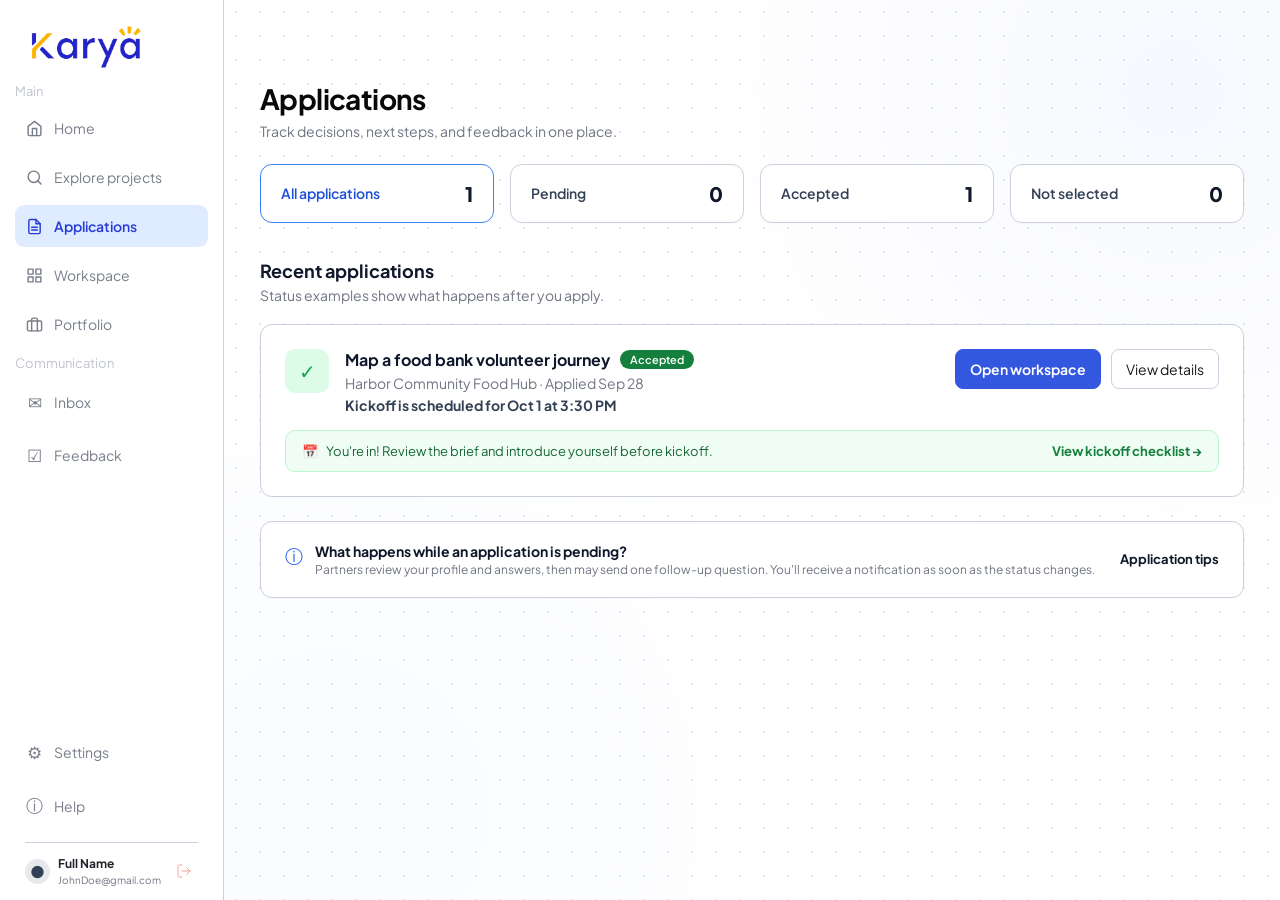
==== commit 5be775ad: "all pages, updated icon on index.html compiled semua pages, baru ganti icons di home biar gapake emo" ====
--- a/applications.html
+++ b/applications.html
@@ -15,7 +15,7 @@
 
 <div class="app">
 
-    <!-- SIDEBAR (STANDAR SERAGAM) -->
+    <!-- SIDEBAR UNIVERSAL -->
     <aside class="sidebar">
         <div class="logo">
             <a href="index.html">
@@ -26,39 +26,44 @@
         <p class="group-label">Main</p>
 
         <nav class="nav">
-            <a href="index.html" class="side-item">
-                <span class="ico">⌂</span>Home
-            </a>
-            <a href="exploreprojects.html" class="side-item">
-                <span class="ico">⌕</span>Explore projects
-            </a>
-            <a href="applications.html" class="side-item active">
-                <span class="ico">▤</span>Applications
-            </a>
-            <a href="#" class="side-item">
-                <span class="ico">◫</span>Workspace
-            </a>
-            <a href="#" class="side-item">
-                <span class="ico">♧</span>Portfolio
-            </a>
-        </nav>
+    <a href="index.html" class="side-item">
+        <svg class="ico-svg" viewBox="0 0 24 24" fill="none" stroke="currentColor" stroke-linecap="round" stroke-linejoin="round"><path d="m3 9 9-7 9 7v11a2 2 0 0 1-2 2H5a2 2 0 0 1-2-2z"></path><polyline points="9 22 9 12 15 12 15 22"></polyline></svg>
+        Home
+    </a>
+    <a href="exploreprojects.html" class="side-item">
+        <svg class="ico-svg" viewBox="0 0 24 24" fill="none" stroke="currentColor" stroke-linecap="round" stroke-linejoin="round"><circle cx="11" cy="11" r="8"></circle><line x1="21" y1="21" x2="16.65" y2="16.65"></line></svg>
+        Explore projects
+    </a>
+    <a href="applications.html" class="side-item active">
+        <svg class="ico-svg" viewBox="0 0 24 24" fill="none" stroke="currentColor" stroke-linecap="round" stroke-linejoin="round"><path d="M14 2H6a2 2 0 0 0-2 2v16a2 2 0 0 0 2 2h12a2 2 0 0 0 2-2V8z"></path><polyline points="14 2 14 8 20 8"></polyline><line x1="16" y1="13" x2="8" y2="13"></line><line x1="16" y1="17" x2="8" y2="17"></line></svg>
+        Applications
+    </a>
+    <a href="workspace.html" class="side-item">
+        <svg class="ico-svg" viewBox="0 0 24 24" fill="none" stroke="currentColor" stroke-linecap="round" stroke-linejoin="round"><rect x="3" y="3" width="7" height="7"></rect><rect x="14" y="3" width="7" height="7"></rect><rect x="14" y="14" width="7" height="7"></rect><rect x="3" y="14" width="7" height="7"></rect></svg>
+        Workspace
+    </a>
+    <a href="portfolio.html" class="side-item">
+        <svg class="ico-svg" viewBox="0 0 24 24" fill="none" stroke="currentColor" stroke-linecap="round" stroke-linejoin="round"><rect x="2" y="7" width="20" height="14" rx="2" ry="2"></rect><path d="M16 21V5a2 2 0 0 0-2-2h-4a2 2 0 0 0-2 2v16"></path></svg>
+        Portfolio
+    </a>
+</nav>
 
         <p class="group-label" style="margin-top:10px">Communication</p>
 
         <nav class="nav">
-            <button type="button" onclick="notify('Inbox is a demo item.')">
+            <a href="inbox.html" class="side-item">
                 <span class="ico">✉</span>Inbox
-            </button>
-            <button type="button" onclick="notify('Feedback is a demo item.')">
+            </a>
+            <a href="feedback.html" class="side-item">
                 <span class="ico">☑</span>Feedback
-            </button>
+            </a>
         </nav>
 
         <div class="side-bottom">
             <nav class="nav">
-                <button type="button" onclick="notify('Settings are not connected in this demo.')">
+                <a href="profile.html" class="side-item">
                     <span class="ico">⚙</span>Settings
-                </button>
+                </a>
                 <button type="button" onclick="notify('Help center is a demo item.')">
                     <span class="ico">ⓘ</span>Help
                 </button>
@@ -70,7 +75,9 @@
                     <b>Full Name</b>
                     <small>JohnDoe@gmail.com</small>
                 </div>
-                <span class="logout">⇥</span>
+                <span class="logout" onclick="window.location.href='signin.html'" title="Log out">
+                    <svg class="ico-svg" viewBox="0 0 24 24" fill="none" stroke="currentColor" stroke-linecap="round" stroke-linejoin="round" style="width: 16px; height: 16px;"><path d="M9 21H5a2 2 0 0 1-2-2V5a2 2 0 0 1 2-2h4"></path><polyline points="16 17 21 12 16 7"></polyline><line x1="21" y1="12" x2="9" y2="12"></line></svg>
+                </span>
             </div>
         </div>
     </aside>
@@ -127,8 +134,8 @@
                         </div>
                     </div>
                     <div style="display: flex; gap: 10px;">
-                        <button class="btn primary">Open workspace</button>
-                        <button class="btn">View details</button>
+                        <a href="workspace.html" class="btn primary">Open workspace</a>
+                        <button class="btn" onclick="notify('Application details...')">View details</button>
                     </div>
                 </div>
 
@@ -136,7 +143,7 @@
                     <div style="display: flex; align-items: center; gap: 8px;">
                         <span>📅</span> You're in! Review the brief and introduce yourself before kickoff.
                     </div>
-                    <a href="#" style="color: #15803d; font-weight: 700;">View kickoff checklist →</a>
+                    <a href="workspace.html" style="color: #15803d; font-weight: 700;">View kickoff checklist →</a>
                 </div>
             </div>
 
@@ -149,7 +156,7 @@
                         <p class="sub" style="font-size: 12px;">Partners review your profile and answers, then may send one follow-up question. You'll receive a notification as soon as the status changes.</p>
                     </div>
                 </div>
-                <a href="#" style="font-size: 13px; font-weight: 700; color: #0f172a;">Application tips</a>
+                <a href="#" onclick="notify('Application tips modal')" style="font-size: 13px; font-weight: 700; color: #0f172a;">Application tips</a>
             </div>
 
         </section>
--- a/style.css
+++ b/style.css
@@ -161,19 +161,20 @@
 }
 
 /* ==========================================
-   MAIN CONTENT AREA
+   MAIN CONTENT AREA (LAYOUT SEIMBANG & RAPI)
    ========================================== */
 main {
     flex: 1;
     min-width: 0;
-    padding: 54px 4vw 48px;
+    padding: 32px 36px 40px 36px; /* Atas, Kanan, Bawah, Kiri */
     background-color: var(--bg);
 }
 
 .page {
     display: none;
-    max-width: 1320px;
-    margin: 0 auto;
+    width: 100%;
+    max-width: none; /* Hilangkan pembatas kaku biar ngikutin lebar layar dengan rapi */
+    margin-top: 50px;
 }
 
 .page.active {
@@ -185,17 +186,30 @@
     justify-content: space-between;
     align-items: flex-end;
     gap: 20px;
-    margin-bottom: 25px;
+    margin-bottom: 24px;
 }
 
 .page h1 {
-    font-size: 30px;
+    font-size: 28px;
     line-height: 1.2;
     margin: 0 0 6px;
     color: #08090b;
     letter-spacing: -.6px;
 }
 
+main {
+    flex: 1;
+    min-width: 0;
+    padding: 32px 36px 40px 36px;
+    background-color: var(--bg);
+    /* Tambahan background artwork tipis (Dot Pattern + Subtle Radial Glow) */
+    background-image: 
+        radial-gradient(circle at 90% 10%, rgba(52, 87, 223, 0.04) 0%, transparent 40%),
+        radial-gradient(circle at 10% 90%, rgba(59, 130, 246, 0.03) 0%, transparent 40%),
+        radial-gradient(#e2e8f0 1px, transparent 1px);
+    background-size: 100% 100%, 100% 100%, 24px 24px; /* Ukuran pola titik-titiknya */
+}
+
 .sub {
     color: var(--muted);
     margin: 0;
@@ -206,7 +220,7 @@
     border: 1px solid var(--line);
     background: #fff;
     border-radius: 8px;
-    padding: 12px 16px;
+    padding: 10px 14px;
     color: #17191d;
     font-size: 14px;
     cursor: pointer;
@@ -254,7 +268,7 @@
     outline: 0;
     width: 100%;
     min-width: 0;
-    padding: 13px 0;
+    padding: 12px 0;
     background: transparent;
 }
 
@@ -296,13 +310,12 @@
 
 .card, .panel {
     border: 1px solid var(--line);
-    border-radius: 13px;
+    border-radius: 12px;
     background: #fff;
-    box-shadow: 0 2px 5px #0000000a;
-}
-
-/* --- FILTER PANEL & TOGGLE (FINAL PRESISI FIGMA) --- */
-/* --- FILTER PANEL & TOGGLE (FIXED STAY DI TEMPAT) --- */
+    box-shadow: 0 1px 3px rgba(0,0,0,0.02);
+}
+
+/* --- FILTER PANEL & TOGGLE --- */
 .filter-panel {
     background: #fff;
     border: 1px solid var(--line);
@@ -675,9 +688,204 @@
 .auth-foot { text-align: center; margin-top: 18px; font-size: 0.9rem; color: #64748b; }
 .auth-foot a { color: #2563eb; font-weight: 600; }
 
+/* ==========================================
+   WORKSPACE SPECIFIC STYLES
+   ========================================== */
+.workspace-tabs {
+    display: flex;
+    gap: 24px;
+    border-bottom: 1px solid var(--line);
+    margin-bottom: 24px;
+}
+
+.tab-btn {
+    background: none;
+    border: none;
+    padding: 10px 0;
+    font-size: 14px;
+    font-weight: 600;
+    color: var(--muted);
+    cursor: pointer;
+    position: relative;
+    transition: color 0.15s ease;
+}
+
+.tab-btn.active {
+    color: var(--blue2);
+}
+
+.tab-btn.active::after {
+    content: '';
+    position: absolute;
+    bottom: -1px;
+    left: 0;
+    width: 100%;
+    height: 2px;
+    background-color: var(--blue2);
+}
+
+.tab-content {
+    display: none;
+}
+
+.tab-content.active {
+    display: block;
+}
+
+/* Flow Stepper (Submit Work) */
+.stepper-bar {
+    display: flex;
+    align-items: center;
+    gap: 12px;
+    margin-bottom: 28px;
+    font-size: 13px;
+    font-weight: 600;
+}
+
+.step-circle {
+    width: 24px;
+    height: 24px;
+    border-radius: 50%;
+    background: #e2e8f0;
+    color: #475569;
+    display: flex;
+    align-items: center;
+    justify-content: center;
+    font-size: 12px;
+}
+
+.step-circle.active {
+    background: var(--blue2);
+    color: #fff;
+}
+
+.step-line {
+    flex: 1;
+    height: 2px;
+    background: #e2e8f0;
+}
+
+.step-line.active {
+    background: var(--blue2);
+}
+
+/* Task Board Columns */
+.task-board {
+    display: grid;
+    grid-template-columns: repeat(3, 1fr);
+    gap: 16px;
+    margin-top: 20px;
+}
+
+.task-col {
+    background: #f8fafc;
+    border: 1px solid var(--line);
+    border-radius: 12px;
+    padding: 16px;
+}
+
+.task-item {
+    background: #fff;
+    border: 1px solid var(--line);
+    border-radius: 8px;
+    padding: 12px;
+    margin-bottom: 10px;
+    box-shadow: 0 1px 3px rgba(0,0,0,0.03);
+    cursor: pointer;
+    transition: border-color 0.15s;
+}
+
+.task-item:hover {
+    border-color: var(--blue2);
+}
+
+.btn-add-task {
+    width: 0100%;
+    background: none;
+    border: 1px dashed var(--line);
+    padding: 8px;
+    border-radius: 8px;
+    color: var(--muted);
+    font-size: 13px;
+    cursor: pointer;
+}
+
+.btn-add-task:hover {
+    background: #f1f5f9;
+    color: var(--ink);
+}
+
+
+/* --- FEEDBACK PAGE POLISH STYLES --- */
+.feedback-container {
+    max-width: 720px;
+    margin: 0 auto;
+}
+.category-chips {
+    display: flex;
+    gap: 10px;
+    margin-bottom: 20px;
+    flex-wrap: wrap;
+}
+.cat-chip {
+    border: 1px solid var(--line);
+    background: #fff;
+    border-radius: 20px;
+    padding: 8px 16px;
+    font-size: 13px;
+    font-weight: 600;
+    color: var(--muted);
+    cursor: pointer;
+    transition: all 0.15s ease;
+}
+.cat-chip.active, .cat-chip:hover {
+    background: #eff6ff;
+    color: var(--blue2);
+    border-color: #bfdbfe;
+}
+.stars-row {
+    display: flex;
+    gap: 10px;
+    margin: 14px 0 24px;
+}
+.feedback-star {
+    font-size: 32px;
+    color: #cbd5e1;
+    cursor: pointer;
+    transition: color 0.15s;
+}
+.feedback-star.active {
+    color: #eab308;
+}
+
+.nav .ico-svg, .btn svg, .card svg {
+    width: 17px;
+    height: 17px;
+    flex-shrink: 0;
+    stroke-width: 2px;
+    vertical-align: middle;
+}
+
+/* Efek Hover Menyala pada Tombol Logout */
+.logout {
+    display: inline-flex;
+    align-items: center;
+    justify-content: center;
+    padding: 6px;
+    border-radius: 6px;
+    cursor: pointer;
+    color: #f87171; /* Warna merah awal agak soft / transparan */
+    transition: all 0.15s ease;
+}
+
+.logout:hover {
+    background: #fee2e2; /* Background merah sangat soft */
+    color: #dc2626;      /* Warna merah jadi jauh lebih pekat dan solid */
+}
+
 @media (max-width: 1100px) {
     .sidebar { width: 195px; }
-    main { padding: 50px 25px; }
+    main { padding: 26px 20px; }
     .project-grid { grid-template-columns: repeat(2, minmax(0, 1fr)); }
 }
 
@@ -686,6 +894,6 @@
     .sidebar { width: 100%; min-height: 0; padding: 12px; border-right: 0; border-bottom: 1px solid var(--line); }
     .nav { flex-direction: row; overflow-x: auto; }
     .group-label, .side-bottom { display: none; }
-    main { padding: 26px 15px 36px; }
+    main { padding: 20px 15px; }
     .project-grid { grid-template-columns: 1fr; }
 }
